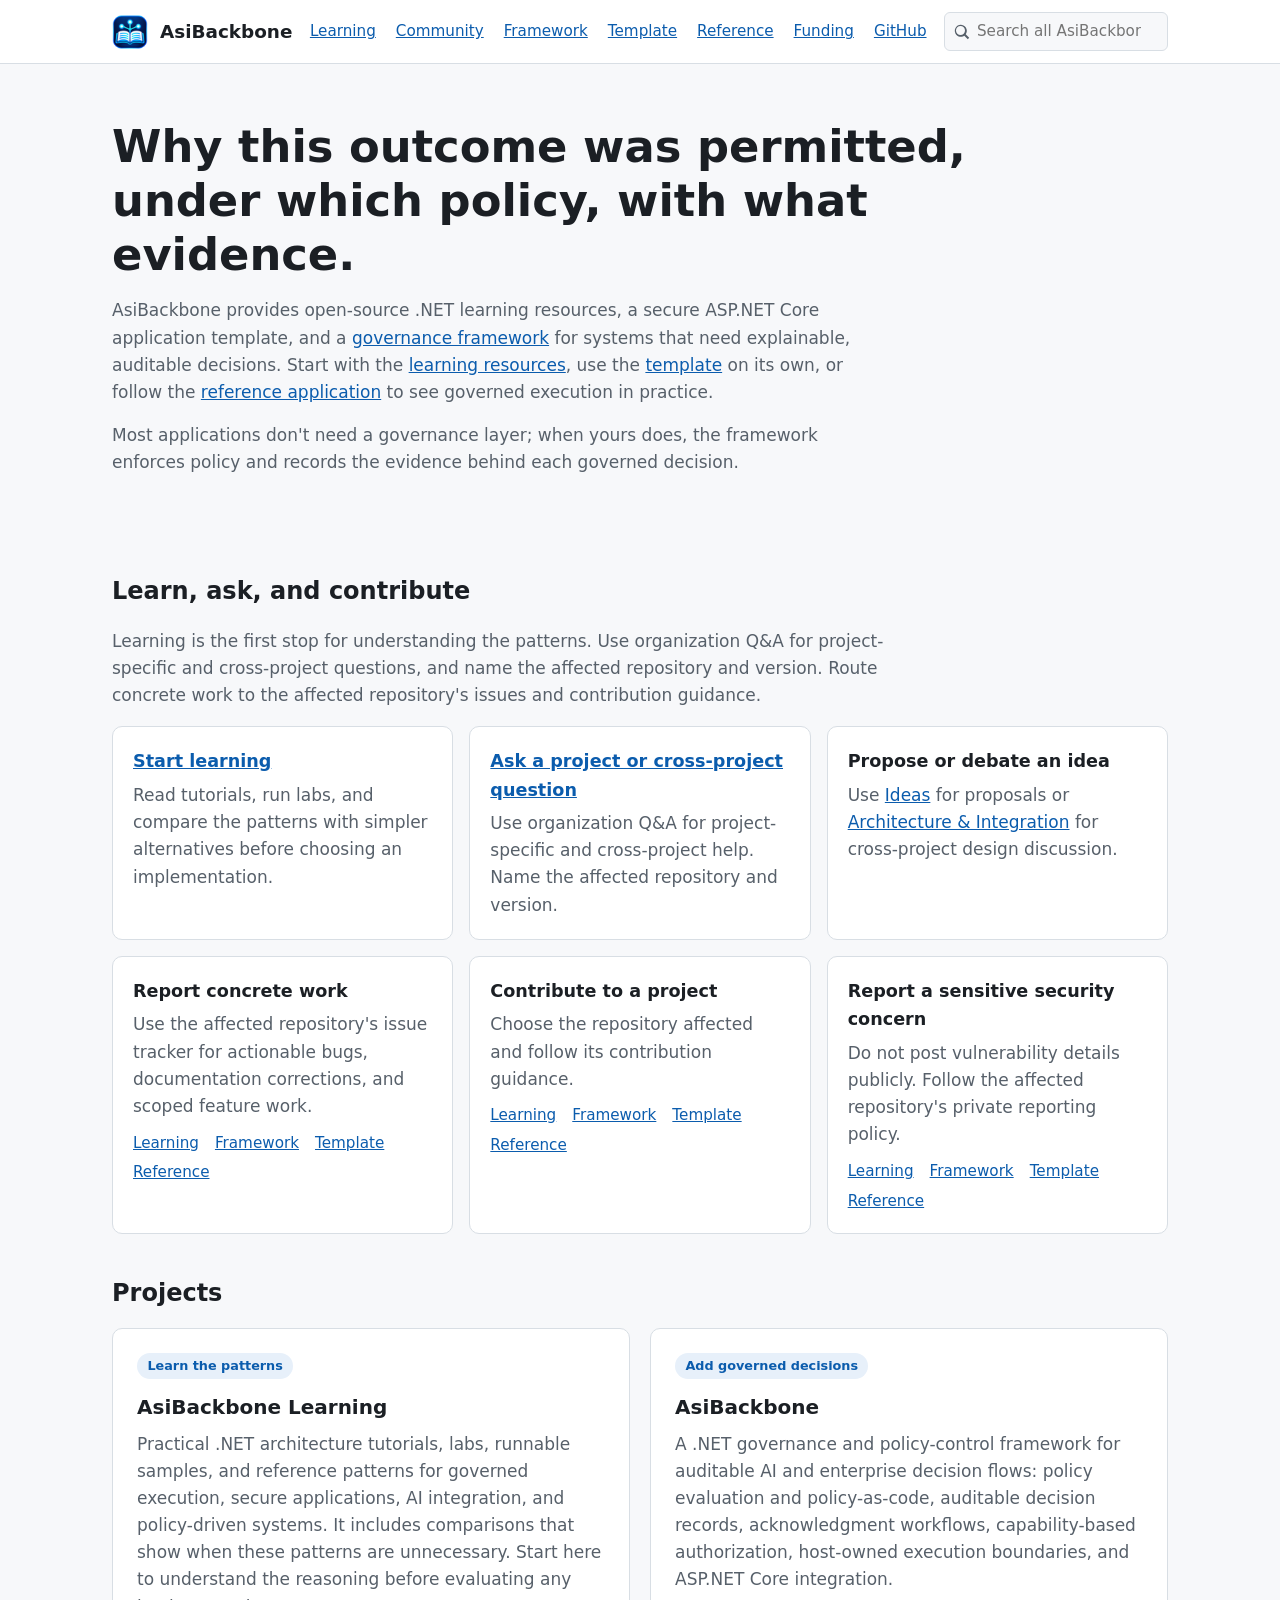
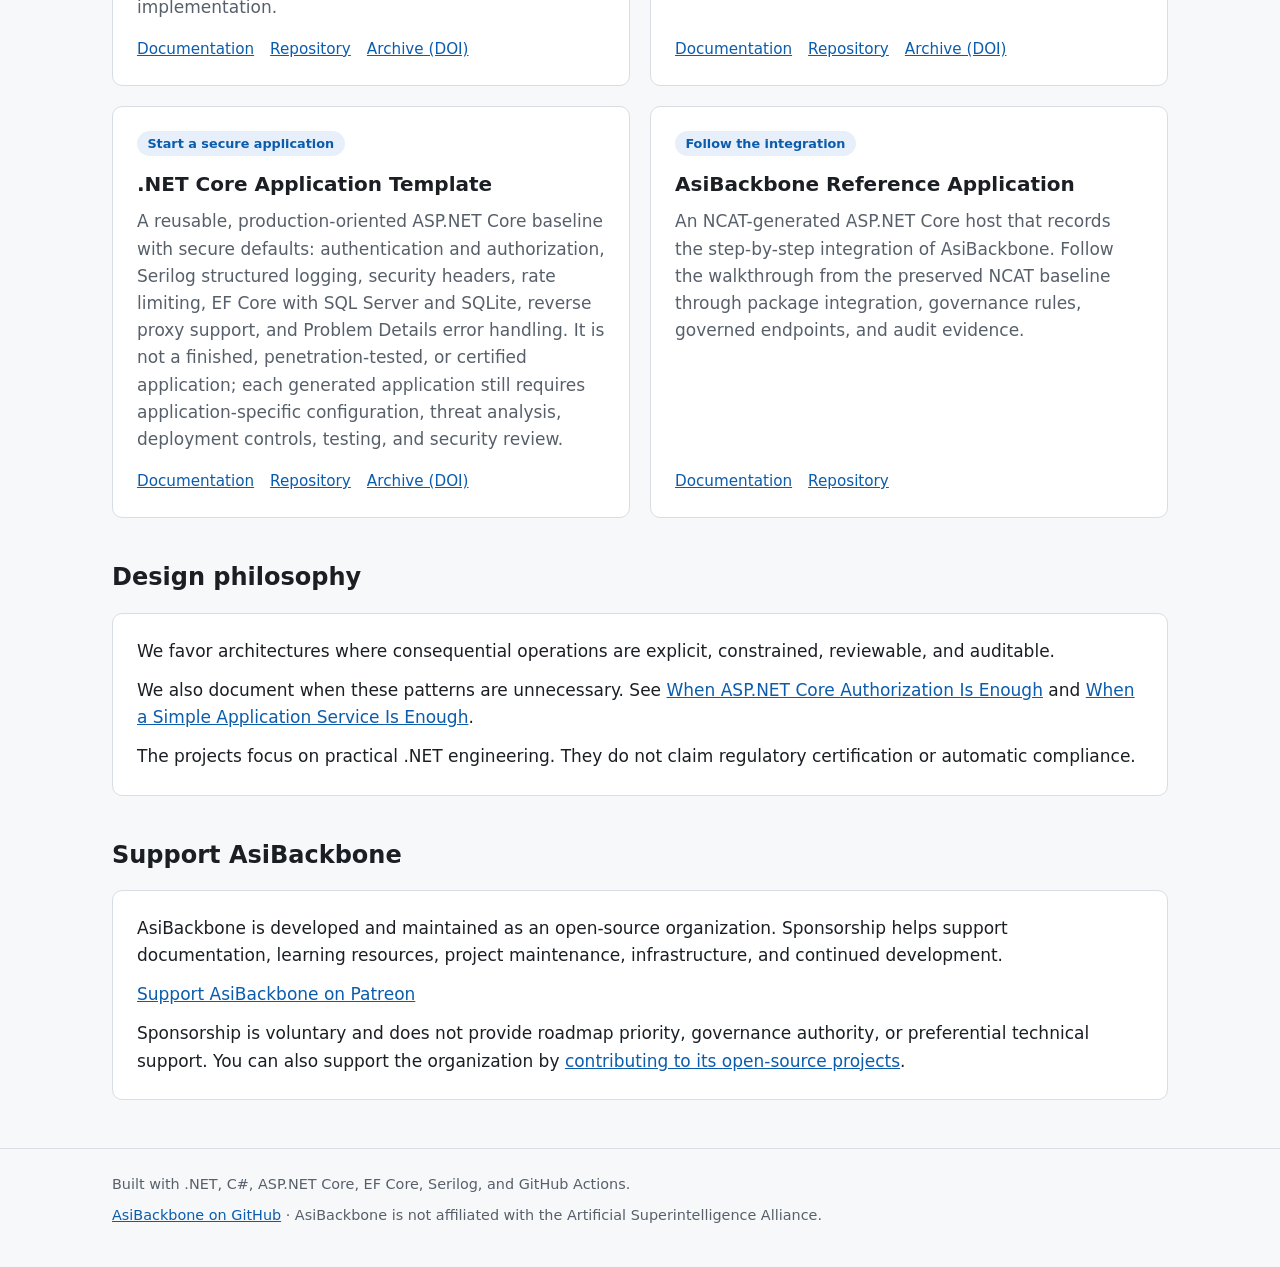
==== index.html @ 4de263ef "docs: align Reference Application routes" ====
<!DOCTYPE html>
<html lang="en">
<head>
  <meta charset="utf-8">
  <meta name="viewport" content="width=device-width, initial-scale=1">
  <title>AsiBackbone | Open-source .NET governance and architecture patterns</title>
  <meta name="description" content="Open-source .NET governance, secure ASP.NET Core architecture, practical learning material, and a step-by-step NCAT-to-AsiBackbone reference application.">
  <meta name="google-site-verification" content="R9IrfghOCGIgoGKd3mtDyPs_iTMXCVltPrGBNPVnFtA">
  <link rel="canonical" href="https://asibackbone.github.io/">
  <link rel="icon" href="images/favicon.ico">
  <link rel="alternate" type="application/rss+xml" title="AsiBackbone Learning" href="https://asibackbone.github.io/Learning/feed.xml">

  <meta property="og:type" content="website">
  <meta property="og:site_name" content="AsiBackbone">
  <meta property="og:title" content="AsiBackbone — open-source .NET governance and architecture patterns">
  <meta property="og:description" content="Policy-governed decision pipelines, a secure-by-default ASP.NET Core template, practical architecture learning, and a concrete Reference Application showing NCAT-to-AsiBackbone integration.">
  <meta property="og:url" content="https://asibackbone.github.io/">
  <meta property="og:image" content="https://asibackbone.github.io/images/asibackbone-social.png">
  <meta property="og:image:alt" content="AsiBackbone — practical .NET architecture, security, and governed execution">
  <meta name="twitter:card" content="summary_large_image">

  <script type="application/ld+json">
  {
    "@context": "https://schema.org",
    "@graph": [
      {
        "@type": "Organization",
        "@id": "https://asibackbone.github.io/#organization",
        "name": "AsiBackbone",
        "url": "https://asibackbone.github.io/",
        "logo": "https://asibackbone.github.io/images/asibackbone-icon-50.png",
        "description": "Open-source .NET governance and architecture patterns.",
        "sameAs": ["https://github.com/AsiBackbone"]
      },
      {
        "@type": "WebSite",
        "@id": "https://asibackbone.github.io/#website",
        "name": "AsiBackbone",
        "url": "https://asibackbone.github.io/",
        "publisher": { "@id": "https://asibackbone.github.io/#organization" }
      }
    ]
  }
  </script>

  <style>
    :root {
      --bg: #f7f8fa;
      --surface: #ffffff;
      --text: #1b1f24;
      --muted: #57606a;
      --border: #d8dee4;
      --accent: #0b5cad;
      --accent-soft: #e7f0fa;
      --focus: #0b5cad;
    }

    @media (prefers-color-scheme: dark) {
      :root {
        --bg: #0f1419;
        --surface: #161c23;
        --text: #e6edf3;
        --muted: #9aa6b2;
        --border: #2d3640;
        --accent: #6cb6ff;
        --accent-soft: #15283b;
        --focus: #6cb6ff;
      }
    }

    * { box-sizing: border-box; }

    body {
      margin: 0;
      background: var(--bg);
      color: var(--text);
      font-family: system-ui, -apple-system, "Segoe UI", Roboto, "Helvetica Neue", Arial, sans-serif;
      font-size: 1.0625rem;
      line-height: 1.6;
    }

    a { color: var(--accent); }
    a:focus-visible { outline: 3px solid var(--focus); outline-offset: 2px; border-radius: 3px; }

    .wrap { max-width: 68rem; margin: 0 auto; padding: 0 1rem; }

    .skip-link { position: absolute; left: -999px; }
    .skip-link:focus { left: 1rem; top: 1rem; background: var(--surface); padding: .5rem .75rem; z-index: 10; }

    header.site { border-bottom: 1px solid var(--border); background: var(--surface); }
    header.site .wrap { display: flex; flex-wrap: wrap; align-items: center; gap: .75rem; padding-top: .75rem; padding-bottom: .75rem; }
    header.site img { width: 36px; height: 36px; }
    header.site .brand { font-weight: 700; font-size: 1.15rem; color: var(--text); text-decoration: none; }
    header.site nav { margin-left: auto; display: flex; flex-wrap: wrap; gap: .35rem 1.25rem; font-size: .95rem; }
    header.site .site-search { position: relative; display: flex; align-items: center; margin-left: auto; }
    header.site .site-search svg { position: absolute; left: .65rem; color: var(--muted); pointer-events: none; }
    header.site .site-search input {
      width: 14rem; padding: .4rem .75rem .4rem 2rem;
      font: inherit; font-size: .95rem; color: var(--text);
      background: var(--bg); border: 1px solid var(--border); border-radius: 6px;
    }
    header.site .site-search input:focus-visible { outline: 3px solid var(--focus); outline-offset: 1px; }

    .hero { padding: 3.5rem 0 2.5rem; }
    .hero h1 { font-size: clamp(1.9rem, 4.5vw, 2.8rem); line-height: 1.2; margin: 0 0 1rem; max-width: 20em; }
    .hero p { color: var(--muted); max-width: 44em; margin: 0 0 1rem; }

    h2 { font-size: 1.5rem; margin: 2.5rem 0 1rem; }

    .community-intro { color: var(--muted); max-width: 48em; }
    .routes { display: grid; gap: 1rem; grid-template-columns: repeat(auto-fit, minmax(min(100%, 19rem), 1fr)); }
    .route { background: var(--surface); border: 1px solid var(--border); border-radius: 10px; padding: 1.25rem; }
    .route h3 { font-size: 1.1rem; margin: 0 0 .4rem; }
    .route p { color: var(--muted); margin: 0 0 .65rem; }
    .route p:last-child { margin-bottom: 0; }
    .route .links { display: flex; flex-wrap: wrap; gap: .35rem 1rem; font-size: .95rem; }

    .projects { display: grid; gap: 1.25rem; grid-template-columns: repeat(2, minmax(18rem, 1fr)); }

    @media (max-width: 42rem) { .projects { grid-template-columns: 1fr; } }

    .project {
      background: var(--surface);
      border: 1px solid var(--border);
      border-radius: 10px;
      padding: 1.5rem;
      display: flex;
      flex-direction: column;
    }

    .project .role {
      align-self: flex-start;
      background: var(--accent-soft);
      color: var(--accent);
      border-radius: 999px;
      font-size: .8rem;
      font-weight: 600;
      padding: .15rem .65rem;
      margin-bottom: .75rem;
    }

    .project h3 { margin: 0 0 .5rem; font-size: 1.25rem; }
    .project h3 a { color: var(--text); text-decoration: none; }
    .project h3 a:hover { color: var(--accent); }
    .project p { margin: 0 0 1rem; color: var(--muted); }
    .project .links { margin-top: auto; display: flex; flex-wrap: wrap; gap: .5rem 1rem; font-size: .95rem; }

    .principles { background: var(--surface); border: 1px solid var(--border); border-radius: 10px; padding: 1.5rem; }
    .principles p { margin: 0 0 .75rem; }
    .principles p:last-child { margin-bottom: 0; }

    footer { margin-top: 3rem; border-top: 1px solid var(--border); color: var(--muted); font-size: .9rem; }
    footer .wrap { padding-top: 1.5rem; padding-bottom: 2rem; }
    footer p { margin: 0 0 .5rem; }

    @media (max-width: 36rem) {
      header.site .wrap { flex-wrap: wrap; }
      header.site nav { margin-left: 0; width: 100%; flex-wrap: wrap; gap: .35rem 1rem; }
      header.site .site-search, header.site .site-search input { width: 100%; }
      .hero { padding-top: 2.25rem; }
    }
  </style>
</head>
<body>
  <a class="skip-link" href="#main">Skip to content</a>

  <header class="site">
    <div class="wrap">
      <img src="images/asibackbone-icon-50.png" alt="" width="36" height="36">
      <a class="brand" href="https://asibackbone.github.io/">AsiBackbone</a>
      <nav aria-label="Sites">
        <a href="https://asibackbone.github.io/Learning/">Learning</a>
        <a href="#community">Community</a>
        <a href="https://asibackbone.github.io/AsiBackbone/">Framework</a>
        <a href="https://asibackbone.github.io/NetCoreApplicationTemplate/">Template</a>
        <a href="https://asibackbone.github.io/ReferenceApplication/">Reference</a>
        <a href="#funding">Funding</a>
        <a href="https://github.com/AsiBackbone">GitHub</a>
      </nav>
      <form class="site-search" role="search" action="https://asibackbone.github.io/search/" method="get">
        <svg aria-hidden="true" viewBox="0 0 16 16" width="16" height="16"><path fill="currentColor" d="M11.7 10.3a6 6 0 1 0-1.4 1.4l3.5 3.5 1.4-1.4-3.5-3.5ZM6.5 11a4.5 4.5 0 1 1 0-9 4.5 4.5 0 0 1 0 9Z"/></svg>
        <input name="q" type="search" placeholder="Search all AsiBackbone" autocomplete="off" aria-label="Search all AsiBackbone documentation">
      </form>
    </div>
  </header>

  <main id="main" class="wrap">
    <section class="hero" aria-labelledby="hero-title">
      <h1 id="hero-title">Why this outcome was permitted, under which policy, with what evidence.</h1>
      <p>AsiBackbone provides open-source .NET learning resources, a secure ASP.NET Core application template, and a <a href="https://asibackbone.github.io/AsiBackbone/">governance framework</a> for systems that need explainable, auditable decisions. Start with the <a href="https://asibackbone.github.io/Learning/">learning resources</a>, use the <a href="https://asibackbone.github.io/NetCoreApplicationTemplate/">template</a> on its own, or follow the <a href="https://asibackbone.github.io/ReferenceApplication/">reference application</a> to see governed execution in practice.</p>
      <p>Most applications don't need a governance layer; when yours does, the framework enforces policy and records the evidence behind each governed decision.</p>
    </section>

    <section id="community" aria-labelledby="community-title">
      <h2 id="community-title">Learn, ask, and contribute</h2>
      <p class="community-intro">Learning is the first stop for understanding the patterns. Use organization Q&amp;A for project-specific and cross-project questions, and name the affected repository and version. Route concrete work to the affected repository's issues and contribution guidance.</p>
      <div class="routes">
        <article class="route">
          <h3><a href="https://asibackbone.github.io/Learning/">Start learning</a></h3>
          <p>Read tutorials, run labs, and compare the patterns with simpler alternatives before choosing an implementation.</p>
        </article>
        <article class="route">
          <h3><a href="https://github.com/orgs/AsiBackbone/discussions/categories/q-a">Ask a project or cross-project question</a></h3>
          <p>Use organization Q&amp;A for project-specific and cross-project help. Name the affected repository and version.</p>
        </article>
        <article class="route">
          <h3>Propose or debate an idea</h3>
          <p>Use <a href="https://github.com/orgs/AsiBackbone/discussions/categories/ideas">Ideas</a> for proposals or <a href="https://github.com/orgs/AsiBackbone/discussions/categories/architecture-integration">Architecture &amp; Integration</a> for cross-project design discussion.</p>
        </article>
        <article class="route">
          <h3>Report concrete work</h3>
          <p>Use the affected repository's issue tracker for actionable bugs, documentation corrections, and scoped feature work.</p>
          <p class="links"><a href="https://github.com/AsiBackbone/Learning/issues">Learning</a><a href="https://github.com/AsiBackbone/AsiBackbone/issues">Framework</a><a href="https://github.com/AsiBackbone/NetCoreApplicationTemplate/issues">Template</a><a href="https://github.com/AsiBackbone/ReferenceApplication/issues">Reference</a></p>
        </article>
        <article class="route">
          <h3>Contribute to a project</h3>
          <p>Choose the repository affected and follow its contribution guidance.</p>
          <p class="links"><a href="https://github.com/AsiBackbone/Learning/blob/main/CONTRIBUTING.md">Learning</a><a href="https://github.com/AsiBackbone/AsiBackbone/blob/main/CONTRIBUTING.md">Framework</a><a href="https://github.com/AsiBackbone/NetCoreApplicationTemplate/blob/main/CONTRIBUTING.md">Template</a><a href="https://github.com/AsiBackbone/ReferenceApplication/blob/main/CONTRIBUTING.md">Reference</a></p>
        </article>
        <article class="route">
          <h3>Report a sensitive security concern</h3>
          <p>Do not post vulnerability details publicly. Follow the affected repository's private reporting policy.</p>
          <p class="links"><a href="https://github.com/AsiBackbone/Learning/security/policy">Learning</a><a href="https://github.com/AsiBackbone/AsiBackbone/security/policy">Framework</a><a href="https://github.com/AsiBackbone/NetCoreApplicationTemplate/security/policy">Template</a><a href="https://github.com/AsiBackbone/ReferenceApplication/security/policy">Reference</a></p>
        </article>
      </div>
    </section>

    <section aria-labelledby="projects-title">
      <h2 id="projects-title">Projects</h2>
      <div class="projects">
        <article class="project">
          <span class="role">Learn the patterns</span>
          <h3><a href="https://asibackbone.github.io/Learning/">AsiBackbone Learning</a></h3>
          <p>Practical .NET architecture tutorials, labs, runnable samples, and reference patterns for governed execution, secure applications, AI integration, and policy-driven systems. It includes comparisons that show when these patterns are unnecessary. Start here to understand the reasoning before evaluating any implementation.</p>
          <div class="links">
            <a href="https://asibackbone.github.io/Learning/">Documentation</a>
            <a href="https://github.com/AsiBackbone/Learning">Repository</a>
            <a href="https://doi.org/10.5281/zenodo.21938556">Archive (DOI)</a>
          </div>
        </article>

        <article class="project">
          <span class="role">Add governed decisions</span>
          <h3><a href="https://asibackbone.github.io/AsiBackbone/">AsiBackbone</a></h3>
          <p>A .NET governance and policy-control framework for auditable AI and enterprise decision flows: policy evaluation and policy-as-code, auditable decision records, acknowledgment workflows, capability-based authorization, host-owned execution boundaries, and ASP.NET Core integration.</p>
          <div class="links">
            <a href="https://asibackbone.github.io/AsiBackbone/">Documentation</a>
            <a href="https://github.com/AsiBackbone/AsiBackbone">Repository</a>
            <a href="https://doi.org/10.5281/zenodo.20546032">Archive (DOI)</a>
          </div>
        </article>

        <article class="project">
          <span class="role">Start a secure application</span>
          <h3><a href="https://asibackbone.github.io/NetCoreApplicationTemplate/">.NET Core Application Template</a></h3>
          <p>A reusable, production-oriented ASP.NET Core baseline with secure defaults: authentication and authorization, Serilog structured logging, security headers, rate limiting, EF Core with SQL Server and SQLite, reverse proxy support, and Problem Details error handling. It is not a finished, penetration-tested, or certified application; each generated application still requires application-specific configuration, threat analysis, deployment controls, testing, and security review.</p>
          <div class="links">
            <a href="https://asibackbone.github.io/NetCoreApplicationTemplate/">Documentation</a>
            <a href="https://github.com/AsiBackbone/NetCoreApplicationTemplate">Repository</a>
            <a href="https://doi.org/10.5281/zenodo.20373042">Archive (DOI)</a>
          </div>
        </article>

        <article class="project">
          <span class="role">Follow the integration</span>
          <h3>
            <a href="https://asibackbone.github.io/ReferenceApplication/">
              AsiBackbone Reference Application
            </a>
          </h3>
          <p>
            An NCAT-generated ASP.NET Core host that records the step-by-step
            integration of AsiBackbone. Follow the walkthrough from the preserved
            NCAT baseline through package integration, governance rules, governed
            endpoints, and audit evidence.
          </p>
          <div class="links">
            <a href="https://asibackbone.github.io/ReferenceApplication/">Documentation</a>
            <a href="https://github.com/AsiBackbone/ReferenceApplication">Repository</a>
          </div>
        </article>
      </div>
    </section>

    <section aria-labelledby="philosophy-title">
      <h2 id="philosophy-title">Design philosophy</h2>
      <div class="principles">
        <p>We favor architectures where consequential operations are explicit, constrained, reviewable, and auditable.</p>
        <p>We also document when these patterns are unnecessary. See <a href="https://asibackbone.github.io/Learning/architecture/when-aspnet-core-authorization-is-enough.html">When ASP.NET Core Authorization Is Enough</a> and <a href="https://asibackbone.github.io/Learning/architecture/when-a-simple-application-service-is-enough.html">When a Simple Application Service Is Enough</a>.</p>
        <p>The projects focus on practical .NET engineering. They do not claim regulatory certification or automatic compliance.</p>
      </div>
    </section>

    <section id="funding" aria-labelledby="funding-title">
      <h2 id="funding-title">Support AsiBackbone</h2>
      <div class="principles">
        <p>AsiBackbone is developed and maintained as an open-source organization. Sponsorship helps support documentation, learning resources, project maintenance, infrastructure, and continued development.</p>
        <p><a href="https://www.patreon.com/AsiBackbone">Support AsiBackbone on Patreon</a></p>
        <p>Sponsorship is voluntary and does not provide roadmap priority, governance authority, or preferential technical support. You can also support the organization by <a href="#community">contributing to its open-source projects</a>.</p>
      </div>
    </section>
  </main>

  <footer>
    <div class="wrap">
      <p>Built with .NET, C#, ASP.NET Core, EF Core, Serilog, and GitHub Actions.</p>
      <p><a href="https://github.com/AsiBackbone">AsiBackbone on GitHub</a> · AsiBackbone is not affiliated with the Artificial Superintelligence Alliance.</p>
    </div>
  </footer>
</body>
</html>
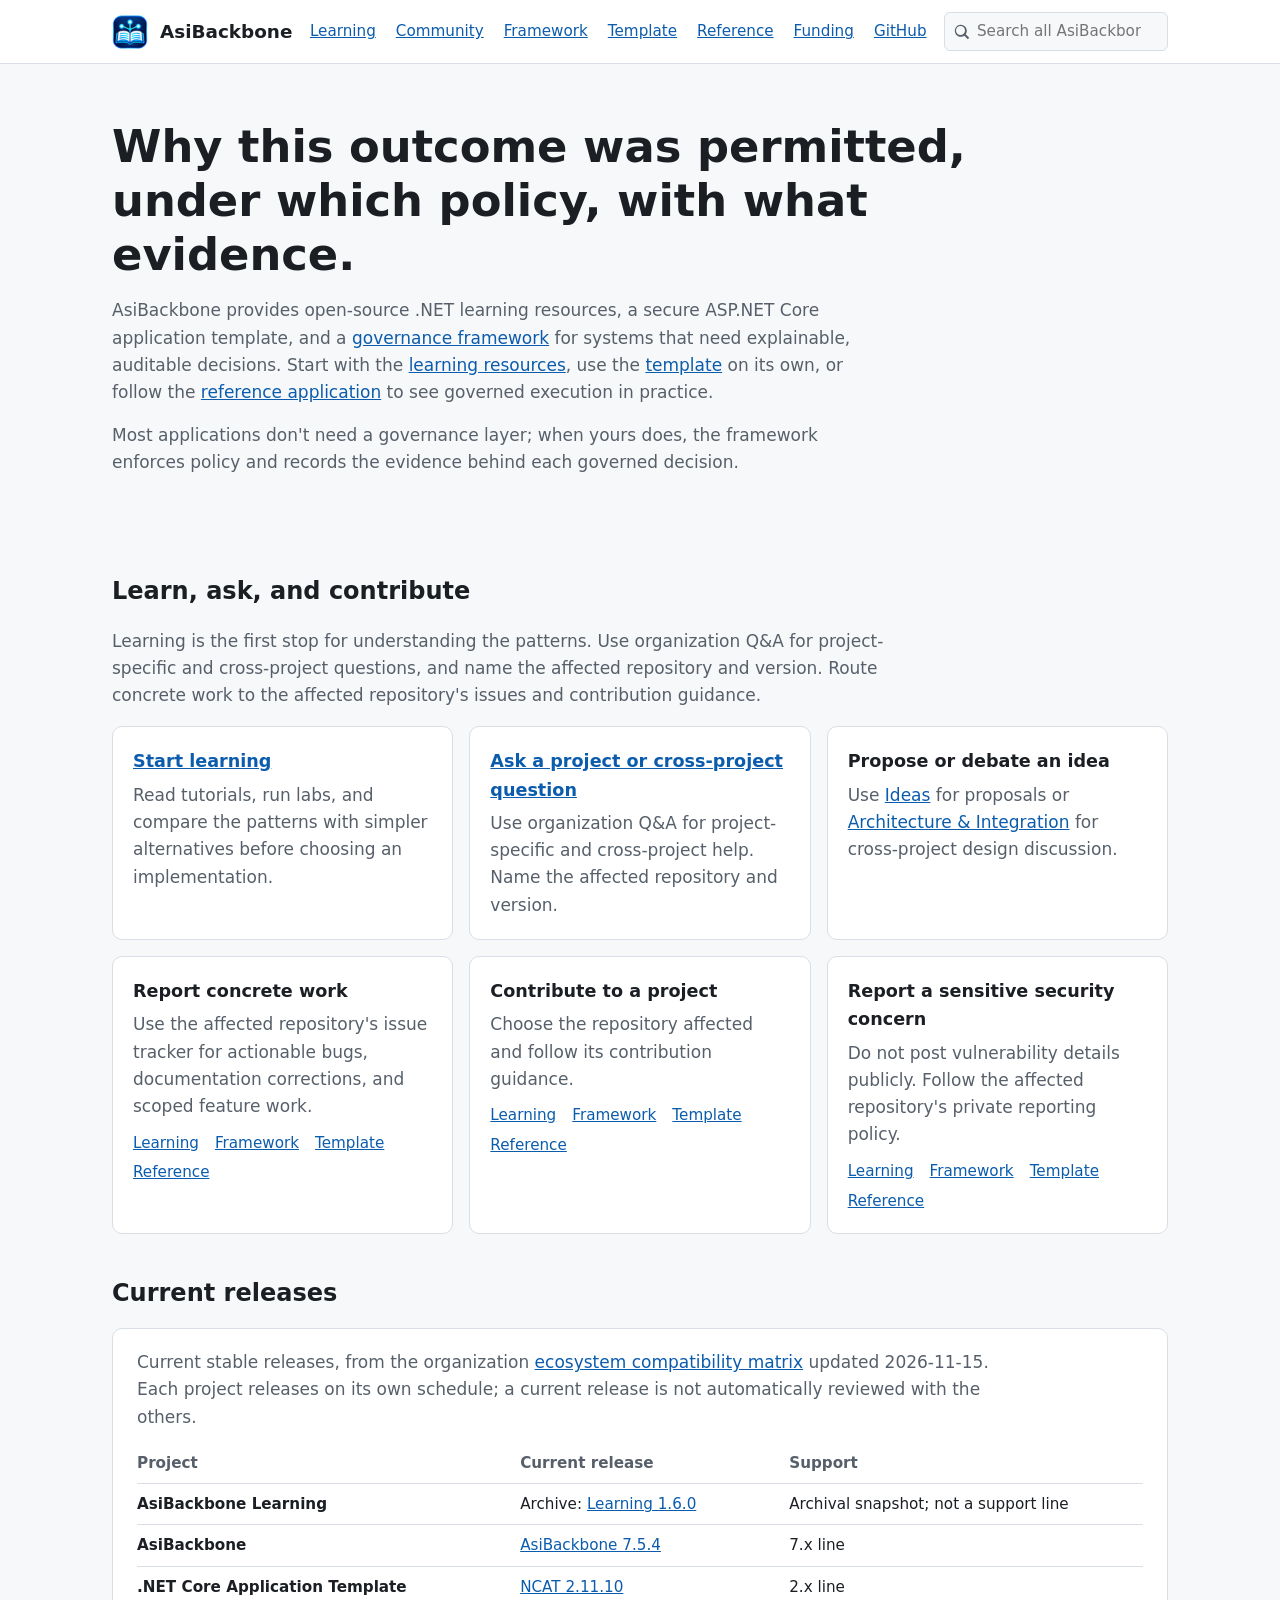
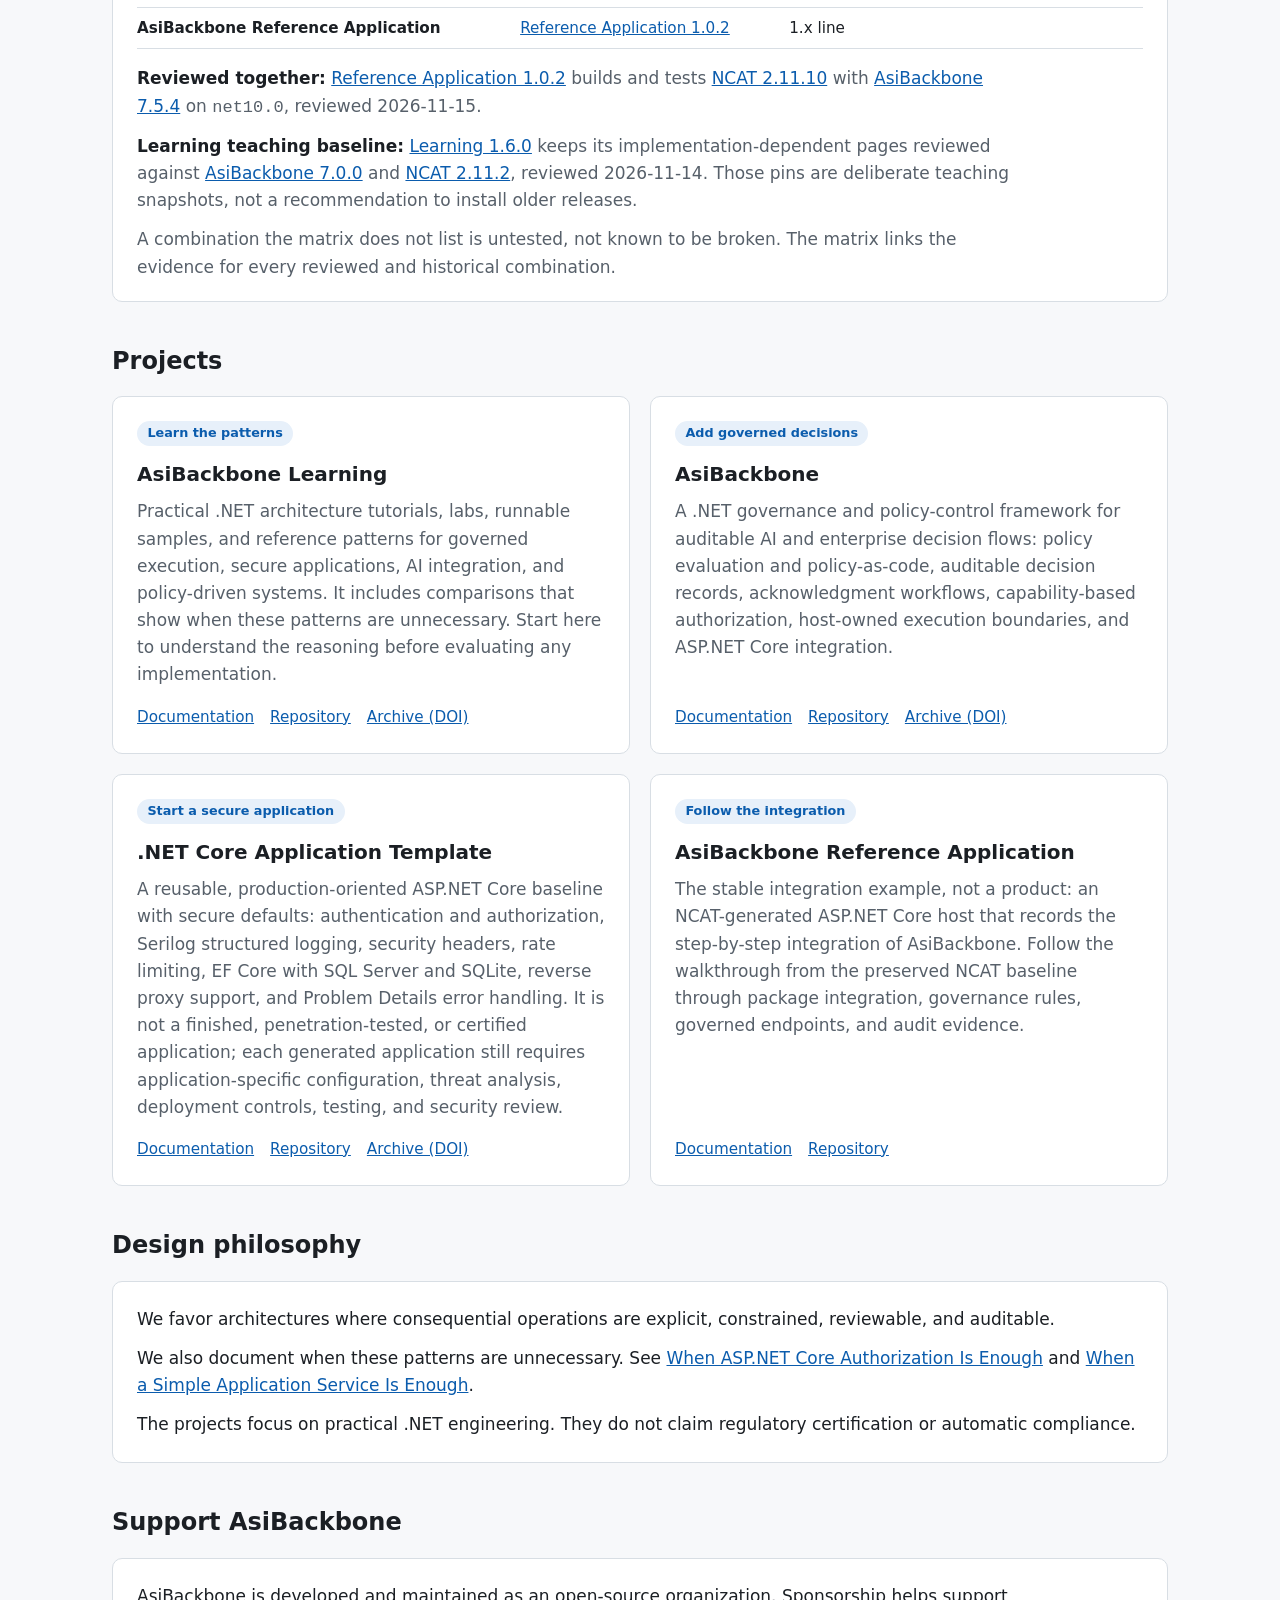
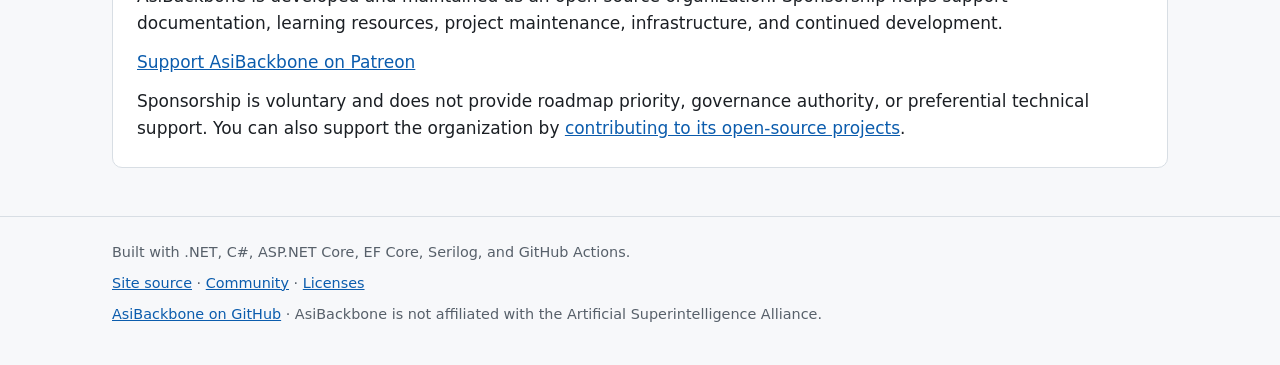
==== commit d7b66a96: "docs: add generated current-release summary and review site documentation (#45) Add a "Current relea" ====
--- a/index.html
+++ b/index.html
@@ -145,6 +145,16 @@
     .project p { margin: 0 0 1rem; color: var(--muted); }
     .project .links { margin-top: auto; display: flex; flex-wrap: wrap; gap: .5rem 1rem; font-size: .95rem; }
 
+    .releases { background: var(--surface); border: 1px solid var(--border); border-radius: 10px; padding: 1.25rem 1.5rem; }
+    .releases p { color: var(--muted); margin: 0 0 .75rem; max-width: 52em; }
+    .releases p:last-child { margin-bottom: 0; }
+    .releases strong { color: var(--text); }
+    .table-scroll { overflow-x: auto; margin: 0 0 1rem; }
+    .releases table { width: 100%; border-collapse: collapse; font-size: .95rem; }
+    .releases th, .releases td { text-align: left; vertical-align: top; padding: .5rem .75rem .5rem 0; border-bottom: 1px solid var(--border); }
+    .releases thead th { color: var(--muted); font-weight: 600; }
+    .releases tbody th { font-weight: 600; }
+
     .principles { background: var(--surface); border: 1px solid var(--border); border-radius: 10px; padding: 1.5rem; }
     .principles p { margin: 0 0 .75rem; }
     .principles p:last-child { margin-bottom: 0; }
@@ -167,7 +177,7 @@
   <header class="site">
     <div class="wrap">
       <img src="images/asibackbone-icon-50.png" alt="" width="36" height="36">
-      <a class="brand" href="https://asibackbone.github.io/">AsiBackbone</a>
+      <a class="brand" href="https://asibackbone.github.io/" aria-current="page">AsiBackbone</a>
       <nav aria-label="Sites">
         <a href="https://asibackbone.github.io/Learning/">Learning</a>
         <a href="#community">Community</a>
@@ -225,6 +235,31 @@
       </div>
     </section>
 
+    <section id="releases" aria-labelledby="releases-title">
+      <h2 id="releases-title">Current releases</h2>
+      <div class="releases">
+        <!-- BEGIN release-summary: generated from AsiBackbone/.github compatibility/ecosystem-compatibility.json by scripts/Test-ReleaseSummary.ps1 -Update. Do not edit by hand. -->
+        <p>Current stable releases, from the organization <a href="https://github.com/AsiBackbone/.github/blob/main/compatibility/README.md">ecosystem compatibility matrix</a> updated <time datetime="2026-11-15">2026-11-15</time>. Each project releases on its own schedule; a current release is not automatically reviewed with the others.</p>
+        <div class="table-scroll">
+          <table>
+            <thead>
+              <tr><th scope="col">Project</th><th scope="col">Current release</th><th scope="col">Support</th></tr>
+            </thead>
+            <tbody>
+              <tr><th scope="row">AsiBackbone Learning</th><td>Archive: <a href="https://github.com/AsiBackbone/Learning/releases/tag/v1.6.0">Learning 1.6.0</a></td><td>Archival snapshot; not a support line</td></tr>
+              <tr><th scope="row">AsiBackbone</th><td><a href="https://github.com/AsiBackbone/AsiBackbone/releases/tag/v7.5.4">AsiBackbone 7.5.4</a></td><td>7.x line</td></tr>
+              <tr><th scope="row">.NET Core Application Template</th><td><a href="https://github.com/AsiBackbone/NetCoreApplicationTemplate/releases/tag/v2.11.10">NCAT 2.11.10</a></td><td>2.x line</td></tr>
+              <tr><th scope="row">AsiBackbone Reference Application</th><td><a href="https://github.com/AsiBackbone/ReferenceApplication/releases/tag/v1.0.2">Reference Application 1.0.2</a></td><td>1.x line</td></tr>
+            </tbody>
+          </table>
+        </div>
+        <p><strong>Reviewed together:</strong> <a href="https://github.com/AsiBackbone/ReferenceApplication/releases/tag/v1.0.2">Reference Application 1.0.2</a> builds and tests <a href="https://github.com/AsiBackbone/NetCoreApplicationTemplate/releases/tag/v2.11.10">NCAT 2.11.10</a> with <a href="https://github.com/AsiBackbone/AsiBackbone/releases/tag/v7.5.4">AsiBackbone 7.5.4</a> on <code>net10.0</code>, reviewed <time datetime="2026-11-15">2026-11-15</time>.</p>
+        <p><strong>Learning teaching baseline:</strong> <a href="https://github.com/AsiBackbone/Learning/releases/tag/v1.6.0">Learning 1.6.0</a> keeps its implementation-dependent pages reviewed against <a href="https://github.com/AsiBackbone/AsiBackbone/releases/tag/v7.0.0">AsiBackbone 7.0.0</a> and <a href="https://github.com/AsiBackbone/NetCoreApplicationTemplate/releases/tag/v2.11.2">NCAT 2.11.2</a>, reviewed <time datetime="2026-11-14">2026-11-14</time>. Those pins are deliberate teaching snapshots, not a recommendation to install older releases.</p>
+        <p>A combination the matrix does not list is untested, not known to be broken. The matrix links the evidence for every reviewed and historical combination.</p>
+        <!-- END release-summary -->
+      </div>
+    </section>
+
     <section aria-labelledby="projects-title">
       <h2 id="projects-title">Projects</h2>
       <div class="projects">
@@ -269,8 +304,9 @@
             </a>
           </h3>
           <p>
-            An NCAT-generated ASP.NET Core host that records the step-by-step
-            integration of AsiBackbone. Follow the walkthrough from the preserved
+            The stable integration example, not a product: an NCAT-generated
+            ASP.NET Core host that records the step-by-step integration of
+            AsiBackbone. Follow the walkthrough from the preserved
             NCAT baseline through package integration, governance rules, governed
             endpoints, and audit evidence.
           </p>
@@ -304,6 +340,7 @@
   <footer>
     <div class="wrap">
       <p>Built with .NET, C#, ASP.NET Core, EF Core, Serilog, and GitHub Actions.</p>
+      <p><a href="https://github.com/AsiBackbone/asibackbone.github.io">Site source</a> · <a href="#community">Community</a> · <a href="https://github.com/AsiBackbone/asibackbone.github.io/blob/main/LICENSES.md">Licenses</a></p>
       <p><a href="https://github.com/AsiBackbone">AsiBackbone on GitHub</a> · AsiBackbone is not affiliated with the Artificial Superintelligence Alliance.</p>
     </div>
   </footer>
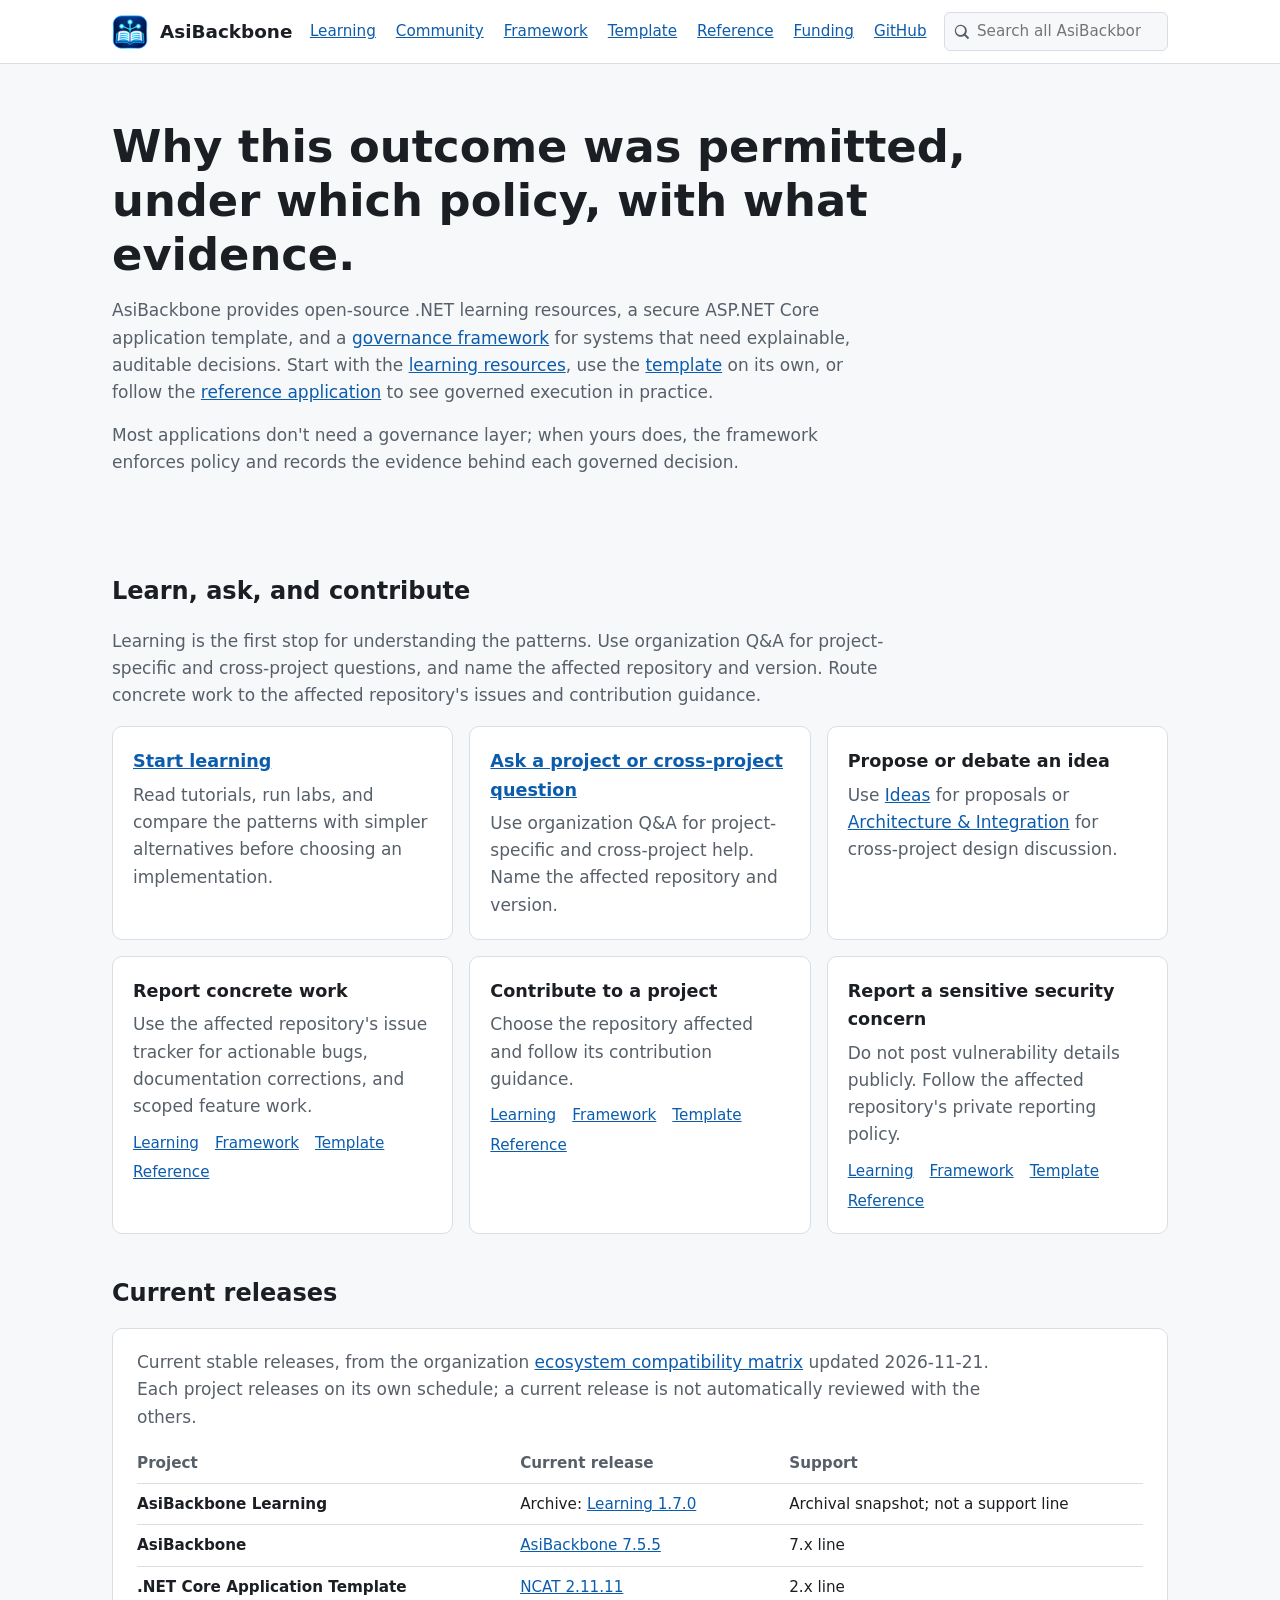
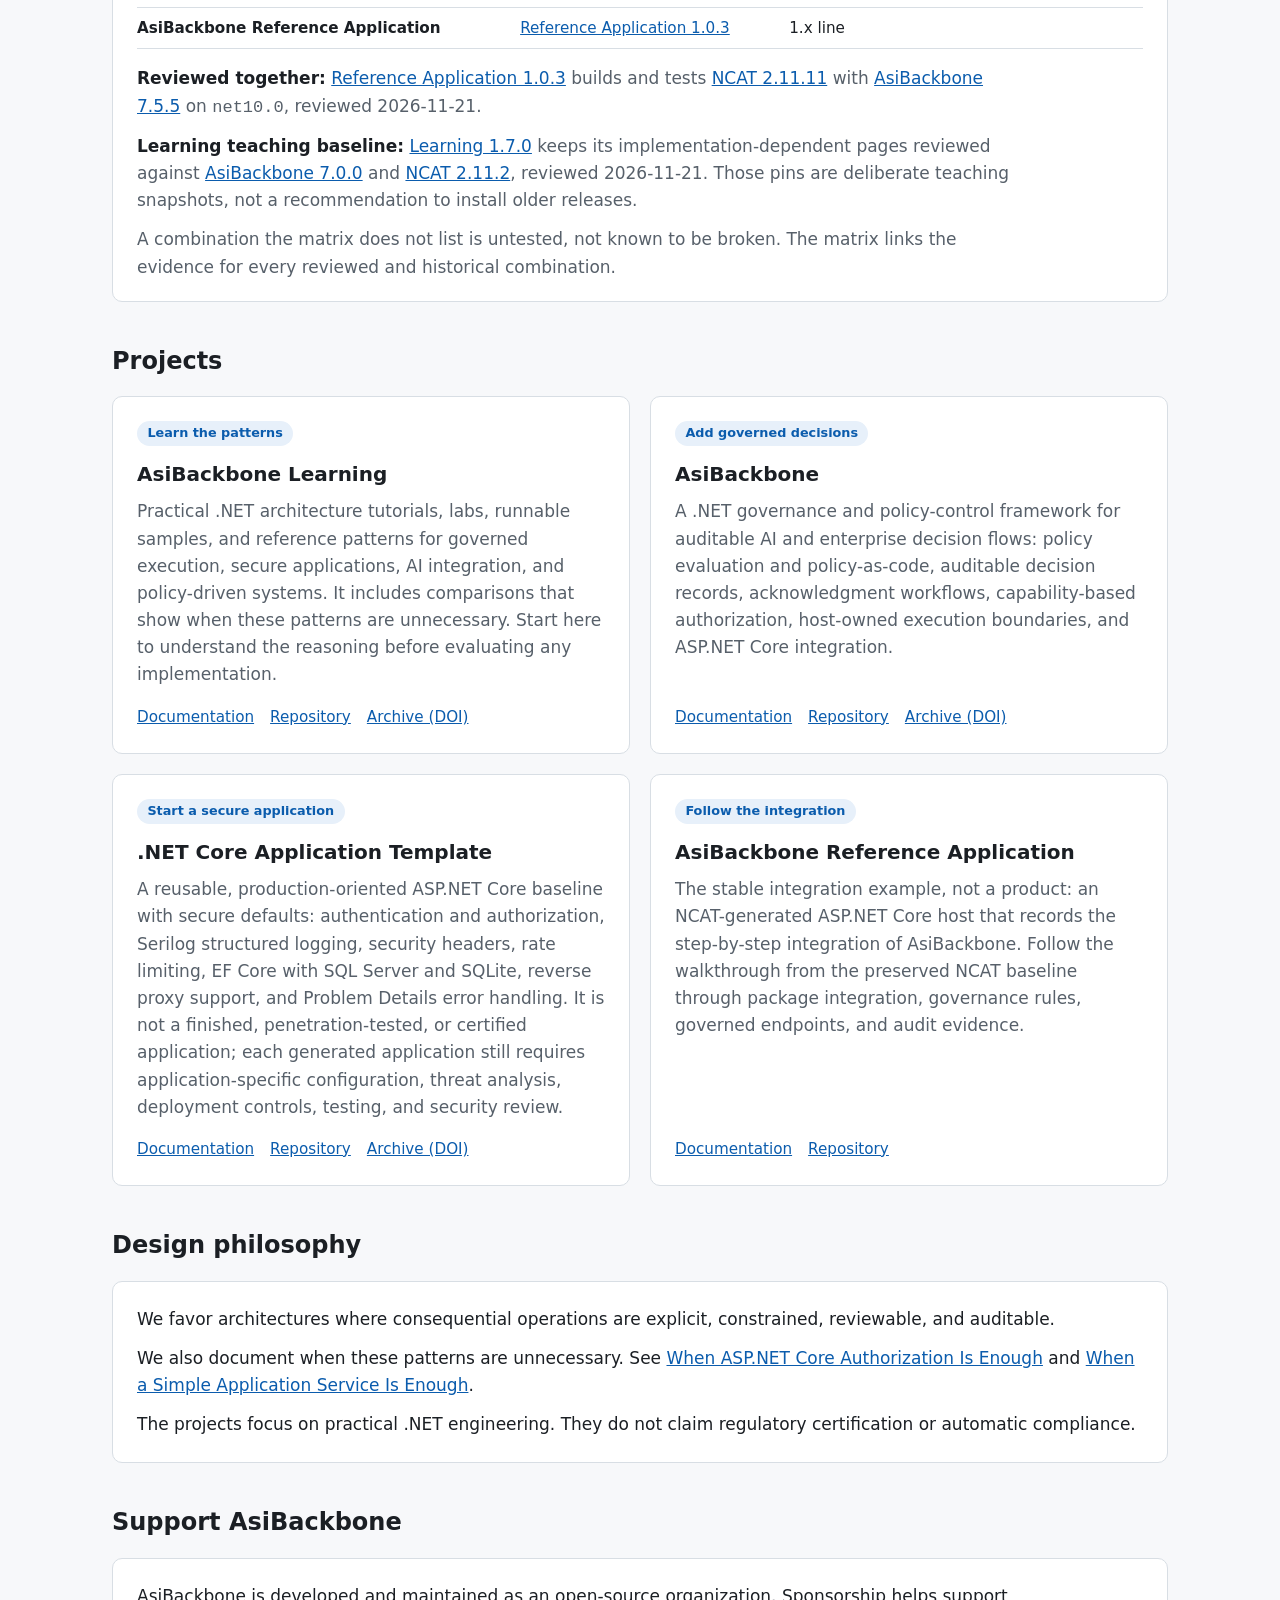
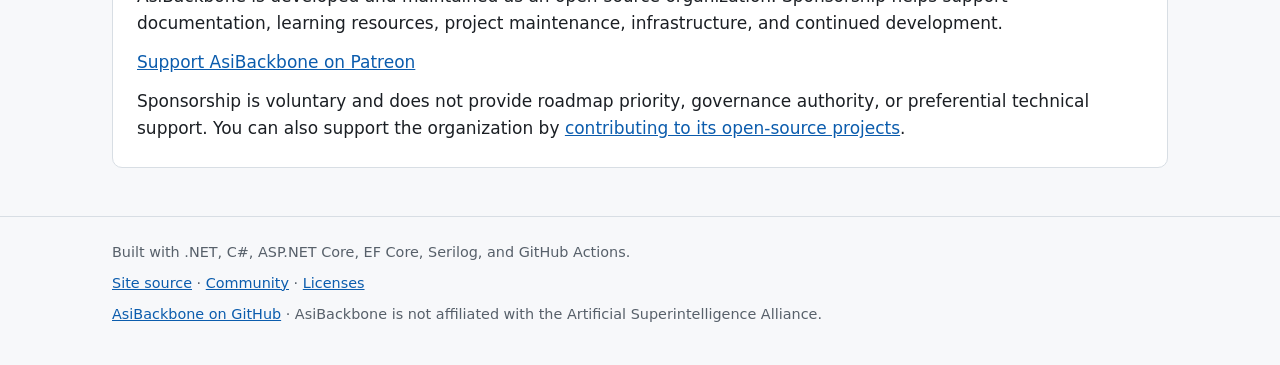
==== commit 18b699ae: "docs: align organization release summary" ====
--- a/index.html
+++ b/index.html
@@ -239,22 +239,22 @@
       <h2 id="releases-title">Current releases</h2>
       <div class="releases">
         <!-- BEGIN release-summary: generated from AsiBackbone/.github compatibility/ecosystem-compatibility.json by scripts/Test-ReleaseSummary.ps1 -Update. Do not edit by hand. -->
-        <p>Current stable releases, from the organization <a href="https://github.com/AsiBackbone/.github/blob/main/compatibility/README.md">ecosystem compatibility matrix</a> updated <time datetime="2026-11-15">2026-11-15</time>. Each project releases on its own schedule; a current release is not automatically reviewed with the others.</p>
+        <p>Current stable releases, from the organization <a href="https://github.com/AsiBackbone/.github/blob/main/compatibility/README.md">ecosystem compatibility matrix</a> updated <time datetime="2026-11-21">2026-11-21</time>. Each project releases on its own schedule; a current release is not automatically reviewed with the others.</p>
         <div class="table-scroll">
           <table>
             <thead>
               <tr><th scope="col">Project</th><th scope="col">Current release</th><th scope="col">Support</th></tr>
             </thead>
             <tbody>
-              <tr><th scope="row">AsiBackbone Learning</th><td>Archive: <a href="https://github.com/AsiBackbone/Learning/releases/tag/v1.6.0">Learning 1.6.0</a></td><td>Archival snapshot; not a support line</td></tr>
-              <tr><th scope="row">AsiBackbone</th><td><a href="https://github.com/AsiBackbone/AsiBackbone/releases/tag/v7.5.4">AsiBackbone 7.5.4</a></td><td>7.x line</td></tr>
-              <tr><th scope="row">.NET Core Application Template</th><td><a href="https://github.com/AsiBackbone/NetCoreApplicationTemplate/releases/tag/v2.11.10">NCAT 2.11.10</a></td><td>2.x line</td></tr>
-              <tr><th scope="row">AsiBackbone Reference Application</th><td><a href="https://github.com/AsiBackbone/ReferenceApplication/releases/tag/v1.0.2">Reference Application 1.0.2</a></td><td>1.x line</td></tr>
+              <tr><th scope="row">AsiBackbone Learning</th><td>Archive: <a href="https://github.com/AsiBackbone/Learning/releases/tag/v1.7.0">Learning 1.7.0</a></td><td>Archival snapshot; not a support line</td></tr>
+              <tr><th scope="row">AsiBackbone</th><td><a href="https://github.com/AsiBackbone/AsiBackbone/releases/tag/v7.5.5">AsiBackbone 7.5.5</a></td><td>7.x line</td></tr>
+              <tr><th scope="row">.NET Core Application Template</th><td><a href="https://github.com/AsiBackbone/NetCoreApplicationTemplate/releases/tag/v2.11.11">NCAT 2.11.11</a></td><td>2.x line</td></tr>
+              <tr><th scope="row">AsiBackbone Reference Application</th><td><a href="https://github.com/AsiBackbone/ReferenceApplication/releases/tag/v1.0.3">Reference Application 1.0.3</a></td><td>1.x line</td></tr>
             </tbody>
           </table>
         </div>
-        <p><strong>Reviewed together:</strong> <a href="https://github.com/AsiBackbone/ReferenceApplication/releases/tag/v1.0.2">Reference Application 1.0.2</a> builds and tests <a href="https://github.com/AsiBackbone/NetCoreApplicationTemplate/releases/tag/v2.11.10">NCAT 2.11.10</a> with <a href="https://github.com/AsiBackbone/AsiBackbone/releases/tag/v7.5.4">AsiBackbone 7.5.4</a> on <code>net10.0</code>, reviewed <time datetime="2026-11-15">2026-11-15</time>.</p>
-        <p><strong>Learning teaching baseline:</strong> <a href="https://github.com/AsiBackbone/Learning/releases/tag/v1.6.0">Learning 1.6.0</a> keeps its implementation-dependent pages reviewed against <a href="https://github.com/AsiBackbone/AsiBackbone/releases/tag/v7.0.0">AsiBackbone 7.0.0</a> and <a href="https://github.com/AsiBackbone/NetCoreApplicationTemplate/releases/tag/v2.11.2">NCAT 2.11.2</a>, reviewed <time datetime="2026-11-14">2026-11-14</time>. Those pins are deliberate teaching snapshots, not a recommendation to install older releases.</p>
+        <p><strong>Reviewed together:</strong> <a href="https://github.com/AsiBackbone/ReferenceApplication/releases/tag/v1.0.3">Reference Application 1.0.3</a> builds and tests <a href="https://github.com/AsiBackbone/NetCoreApplicationTemplate/releases/tag/v2.11.11">NCAT 2.11.11</a> with <a href="https://github.com/AsiBackbone/AsiBackbone/releases/tag/v7.5.5">AsiBackbone 7.5.5</a> on <code>net10.0</code>, reviewed <time datetime="2026-11-21">2026-11-21</time>.</p>
+        <p><strong>Learning teaching baseline:</strong> <a href="https://github.com/AsiBackbone/Learning/releases/tag/v1.7.0">Learning 1.7.0</a> keeps its implementation-dependent pages reviewed against <a href="https://github.com/AsiBackbone/AsiBackbone/releases/tag/v7.0.0">AsiBackbone 7.0.0</a> and <a href="https://github.com/AsiBackbone/NetCoreApplicationTemplate/releases/tag/v2.11.2">NCAT 2.11.2</a>, reviewed <time datetime="2026-11-21">2026-11-21</time>. Those pins are deliberate teaching snapshots, not a recommendation to install older releases.</p>
         <p>A combination the matrix does not list is untested, not known to be broken. The matrix links the evidence for every reviewed and historical combination.</p>
         <!-- END release-summary -->
       </div>
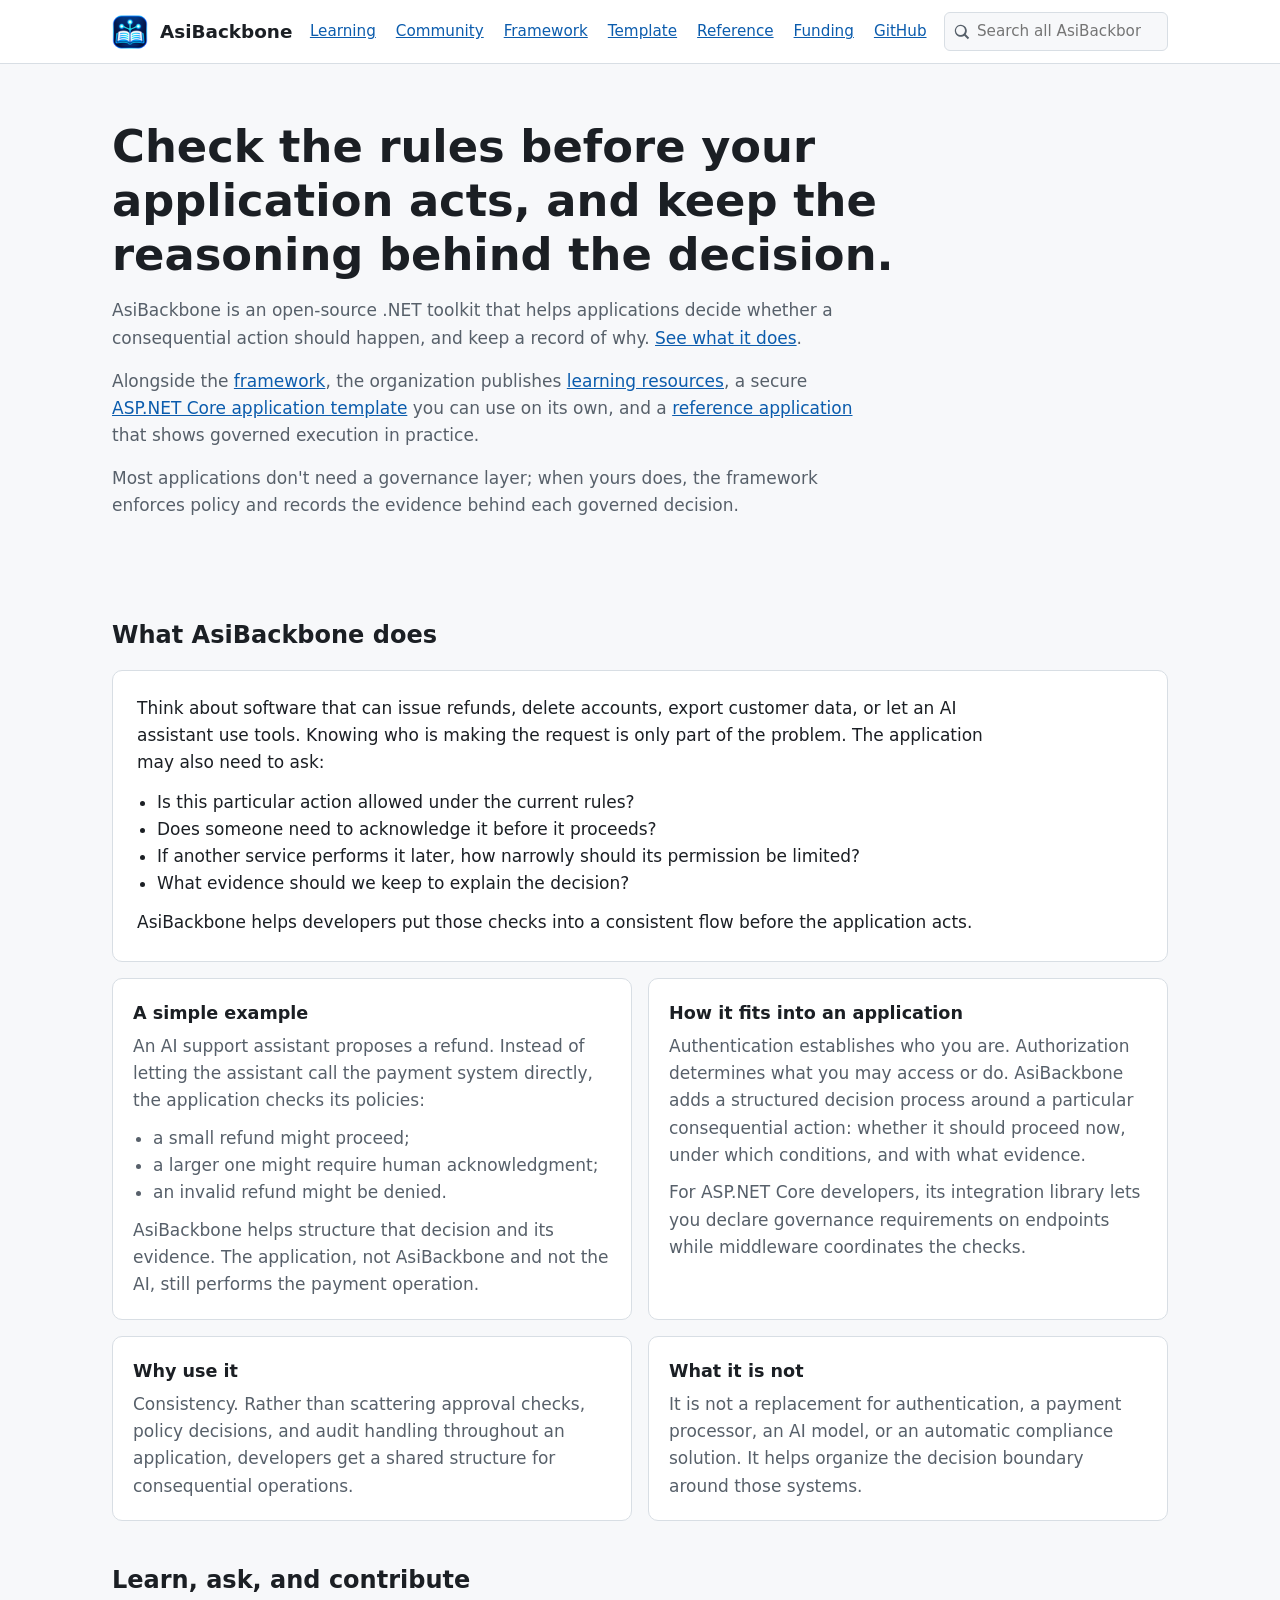
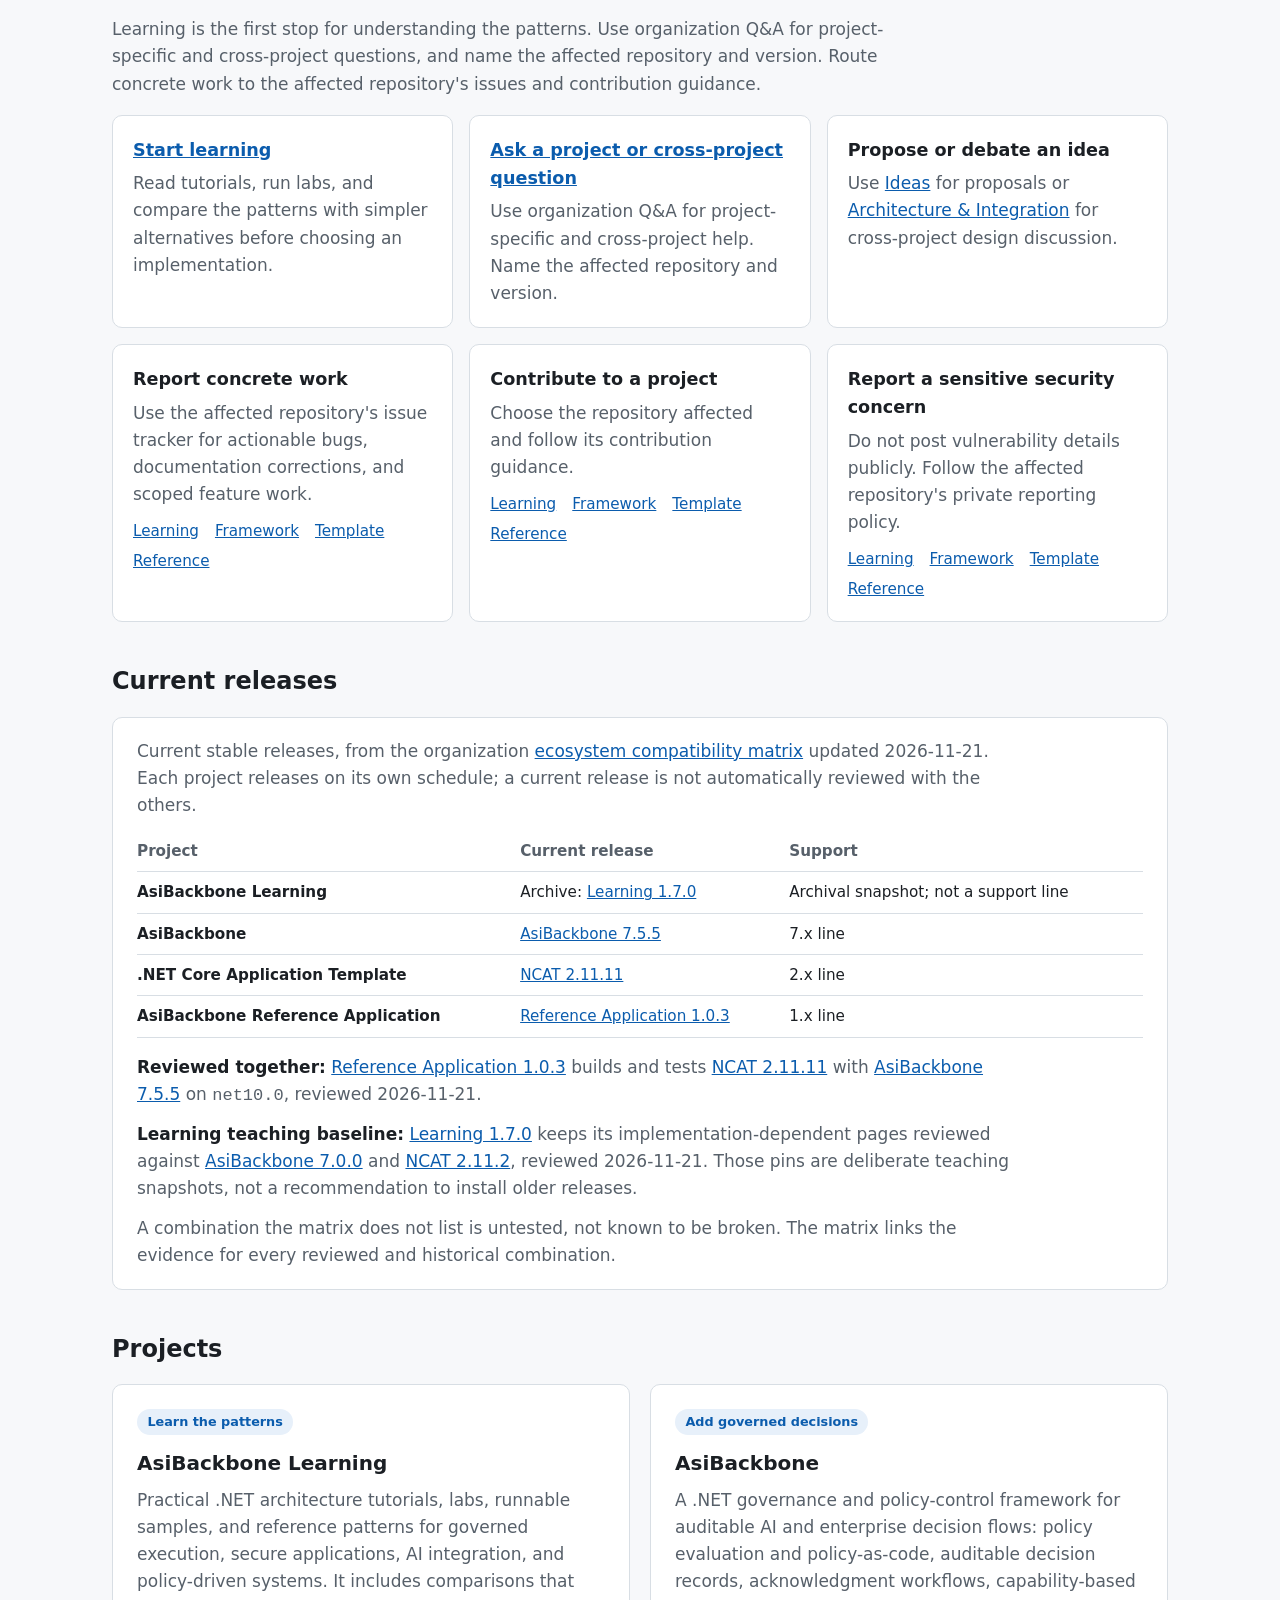
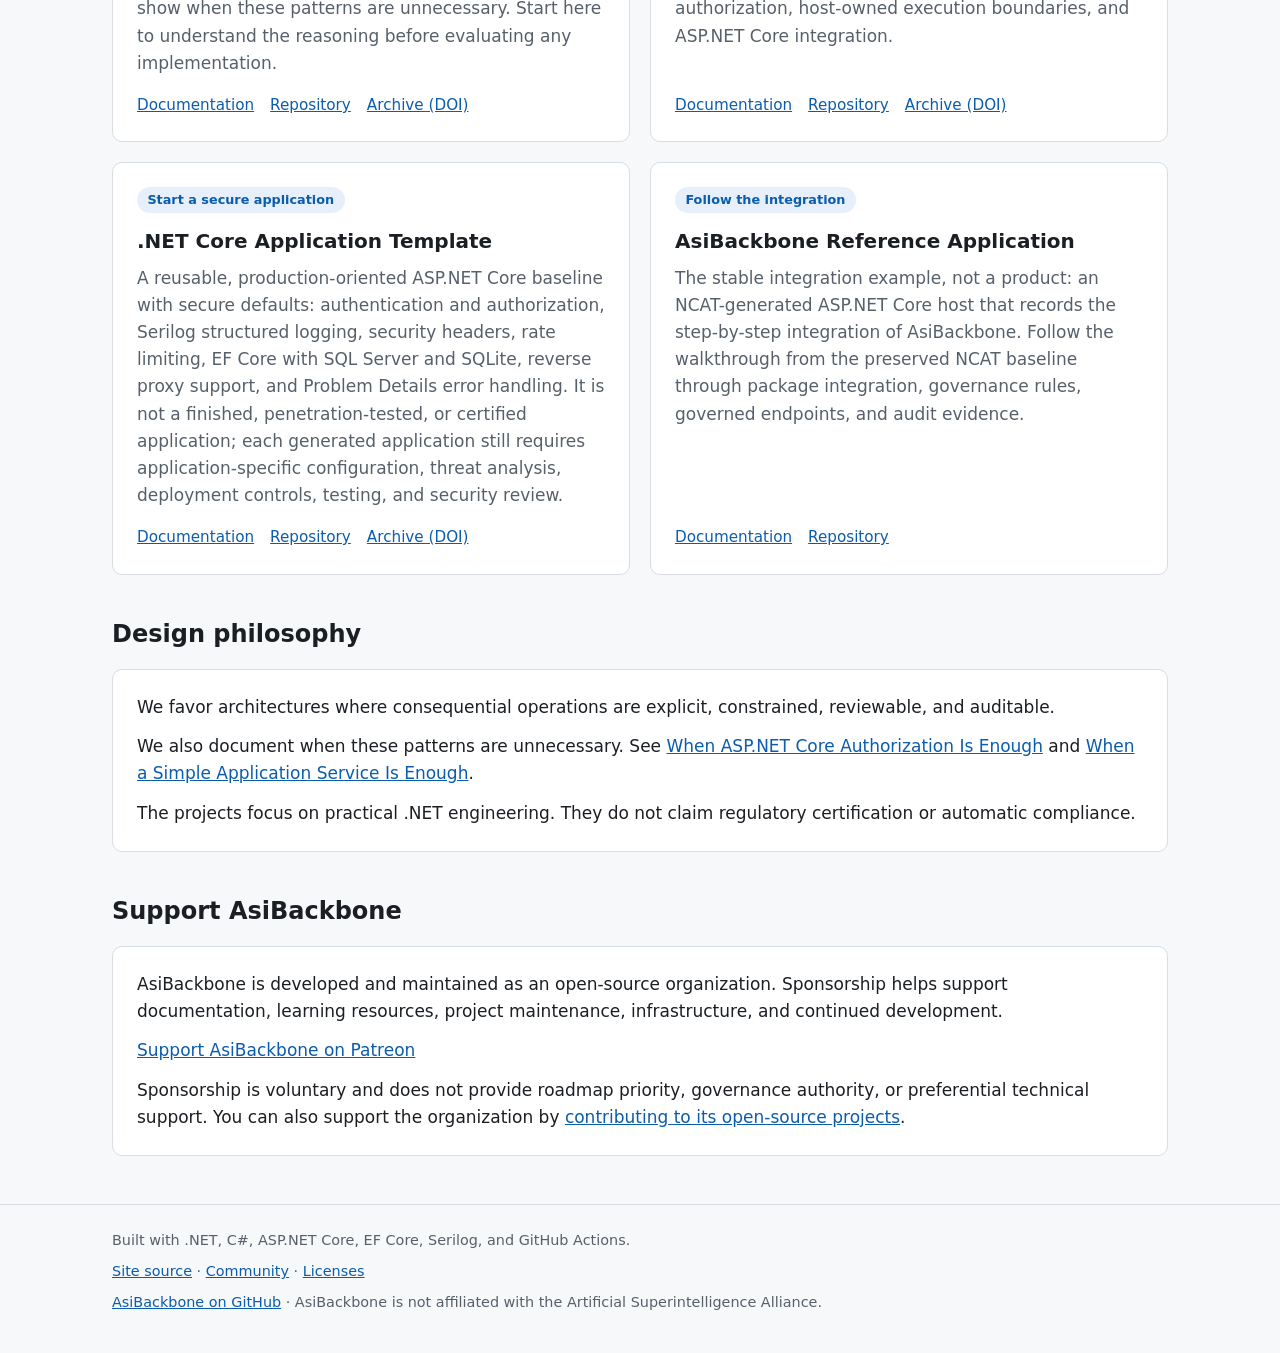
==== commit 4f45b33f: "docs: lead landing page with a plain-language overview Rewrite the hero to say what AsiBackbone does" ====
--- a/index.html
+++ b/index.html
@@ -4,7 +4,7 @@
   <meta charset="utf-8">
   <meta name="viewport" content="width=device-width, initial-scale=1">
   <title>AsiBackbone | Open-source .NET governance and architecture patterns</title>
-  <meta name="description" content="Open-source .NET governance, secure ASP.NET Core architecture, practical learning material, and a step-by-step NCAT-to-AsiBackbone reference application.">
+  <meta name="description" content="AsiBackbone is an open-source .NET toolkit that helps applications check the rules before a consequential action and keep a record of why it was allowed.">
   <meta name="google-site-verification" content="R9IrfghOCGIgoGKd3mtDyPs_iTMXCVltPrGBNPVnFtA">
   <link rel="canonical" href="https://asibackbone.github.io/">
   <link rel="icon" href="images/favicon.ico">
@@ -13,7 +13,7 @@
   <meta property="og:type" content="website">
   <meta property="og:site_name" content="AsiBackbone">
   <meta property="og:title" content="AsiBackbone — open-source .NET governance and architecture patterns">
-  <meta property="og:description" content="Policy-governed decision pipelines, a secure-by-default ASP.NET Core template, practical architecture learning, and a concrete Reference Application showing NCAT-to-AsiBackbone integration.">
+  <meta property="og:description" content="Check the rules before your .NET application acts, and keep the reasoning behind the decision. Plus a secure-by-default ASP.NET Core template, practical architecture learning, and a step-by-step Reference Application.">
   <meta property="og:url" content="https://asibackbone.github.io/">
   <meta property="og:image" content="https://asibackbone.github.io/images/asibackbone-social.png">
   <meta property="og:image:alt" content="AsiBackbone — practical .NET architecture, security, and governed execution">
@@ -107,6 +107,11 @@
 
     h2 { font-size: 1.5rem; margin: 2.5rem 0 1rem; }
 
+    .overview { background: var(--surface); border: 1px solid var(--border); border-radius: 10px; padding: 1.5rem; }
+    .overview p { margin: 0 0 .75rem; max-width: 52em; }
+    .overview p:last-child { margin-bottom: 0; }
+    .overview ul { margin: 0 0 .75rem; padding-left: 1.25rem; }
+
     .community-intro { color: var(--muted); max-width: 48em; }
     .routes { display: grid; gap: 1rem; grid-template-columns: repeat(auto-fit, minmax(min(100%, 19rem), 1fr)); }
     .route { background: var(--surface); border: 1px solid var(--border); border-radius: 10px; padding: 1.25rem; }
@@ -114,6 +119,8 @@
     .route p { color: var(--muted); margin: 0 0 .65rem; }
     .route p:last-child { margin-bottom: 0; }
     .route .links { display: flex; flex-wrap: wrap; gap: .35rem 1rem; font-size: .95rem; }
+    .route ul { color: var(--muted); margin: 0 0 .65rem; padding-left: 1.25rem; }
+    .overview-cards { grid-template-columns: repeat(auto-fit, minmax(min(100%, 24rem), 1fr)); margin-top: 1rem; }
 
     .projects { display: grid; gap: 1.25rem; grid-template-columns: repeat(2, minmax(18rem, 1fr)); }
 
@@ -196,9 +203,57 @@
 
   <main id="main" class="wrap">
     <section class="hero" aria-labelledby="hero-title">
-      <h1 id="hero-title">Why this outcome was permitted, under which policy, with what evidence.</h1>
-      <p>AsiBackbone provides open-source .NET learning resources, a secure ASP.NET Core application template, and a <a href="https://asibackbone.github.io/AsiBackbone/">governance framework</a> for systems that need explainable, auditable decisions. Start with the <a href="https://asibackbone.github.io/Learning/">learning resources</a>, use the <a href="https://asibackbone.github.io/NetCoreApplicationTemplate/">template</a> on its own, or follow the <a href="https://asibackbone.github.io/ReferenceApplication/">reference application</a> to see governed execution in practice.</p>
+      <h1 id="hero-title">Check the rules before your application acts, and keep the reasoning behind the decision.</h1>
+      <p>AsiBackbone is an open-source .NET toolkit that helps applications decide whether a consequential action should happen, and keep a record of why. <a href="#what-it-does">See what it does</a>.</p>
+      <p>Alongside the <a href="https://asibackbone.github.io/AsiBackbone/">framework</a>, the organization publishes <a href="https://asibackbone.github.io/Learning/">learning resources</a>, a secure <a href="https://asibackbone.github.io/NetCoreApplicationTemplate/">ASP.NET Core application template</a> you can use on its own, and a <a href="https://asibackbone.github.io/ReferenceApplication/">reference application</a> that shows governed execution in practice.</p>
       <p>Most applications don't need a governance layer; when yours does, the framework enforces policy and records the evidence behind each governed decision.</p>
+    </section>
+
+    <section id="what-it-does" aria-labelledby="what-it-does-title">
+      <h2 id="what-it-does-title">What AsiBackbone does</h2>
+      <div class="overview">
+        <p>Think about software that can issue refunds, delete accounts, export customer data, or let an AI assistant use
+          tools. Knowing who is making the request is only part of the problem. The application may also need to ask:</p>
+        <ul>
+          <li>Is this particular action allowed under the current rules?</li>
+          <li>Does someone need to acknowledge it before it proceeds?</li>
+          <li>If another service performs it later, how narrowly should its permission be limited?</li>
+          <li>What evidence should we keep to explain the decision?</li>
+        </ul>
+        <p>AsiBackbone helps developers put those checks into a consistent flow before the application acts.</p>
+      </div>
+      <div class="routes overview-cards">
+        <article class="route">
+          <h3>A simple example</h3>
+          <p>An AI support assistant proposes a refund. Instead of letting the assistant call the payment system
+            directly, the application checks its policies:</p>
+          <ul>
+            <li>a small refund might proceed;</li>
+            <li>a larger one might require human acknowledgment;</li>
+            <li>an invalid refund might be denied.</li>
+          </ul>
+          <p>AsiBackbone helps structure that decision and its evidence. The application, not AsiBackbone and not the
+            AI, still performs the payment operation.</p>
+        </article>
+        <article class="route">
+          <h3>How it fits into an application</h3>
+          <p>Authentication establishes who you are. Authorization determines what you may access or do. AsiBackbone
+            adds a structured decision process around a particular consequential action: whether it should proceed
+            now, under which conditions, and with what evidence.</p>
+          <p>For ASP.NET Core developers, its integration library lets you declare governance requirements on
+            endpoints while middleware coordinates the checks.</p>
+        </article>
+        <article class="route">
+          <h3>Why use it</h3>
+          <p>Consistency. Rather than scattering approval checks, policy decisions, and audit handling throughout an
+            application, developers get a shared structure for consequential operations.</p>
+        </article>
+        <article class="route">
+          <h3>What it is not</h3>
+          <p>It is not a replacement for authentication, a payment processor, an AI model, or an automatic compliance
+            solution. It helps organize the decision boundary around those systems.</p>
+        </article>
+      </div>
     </section>
 
     <section id="community" aria-labelledby="community-title">
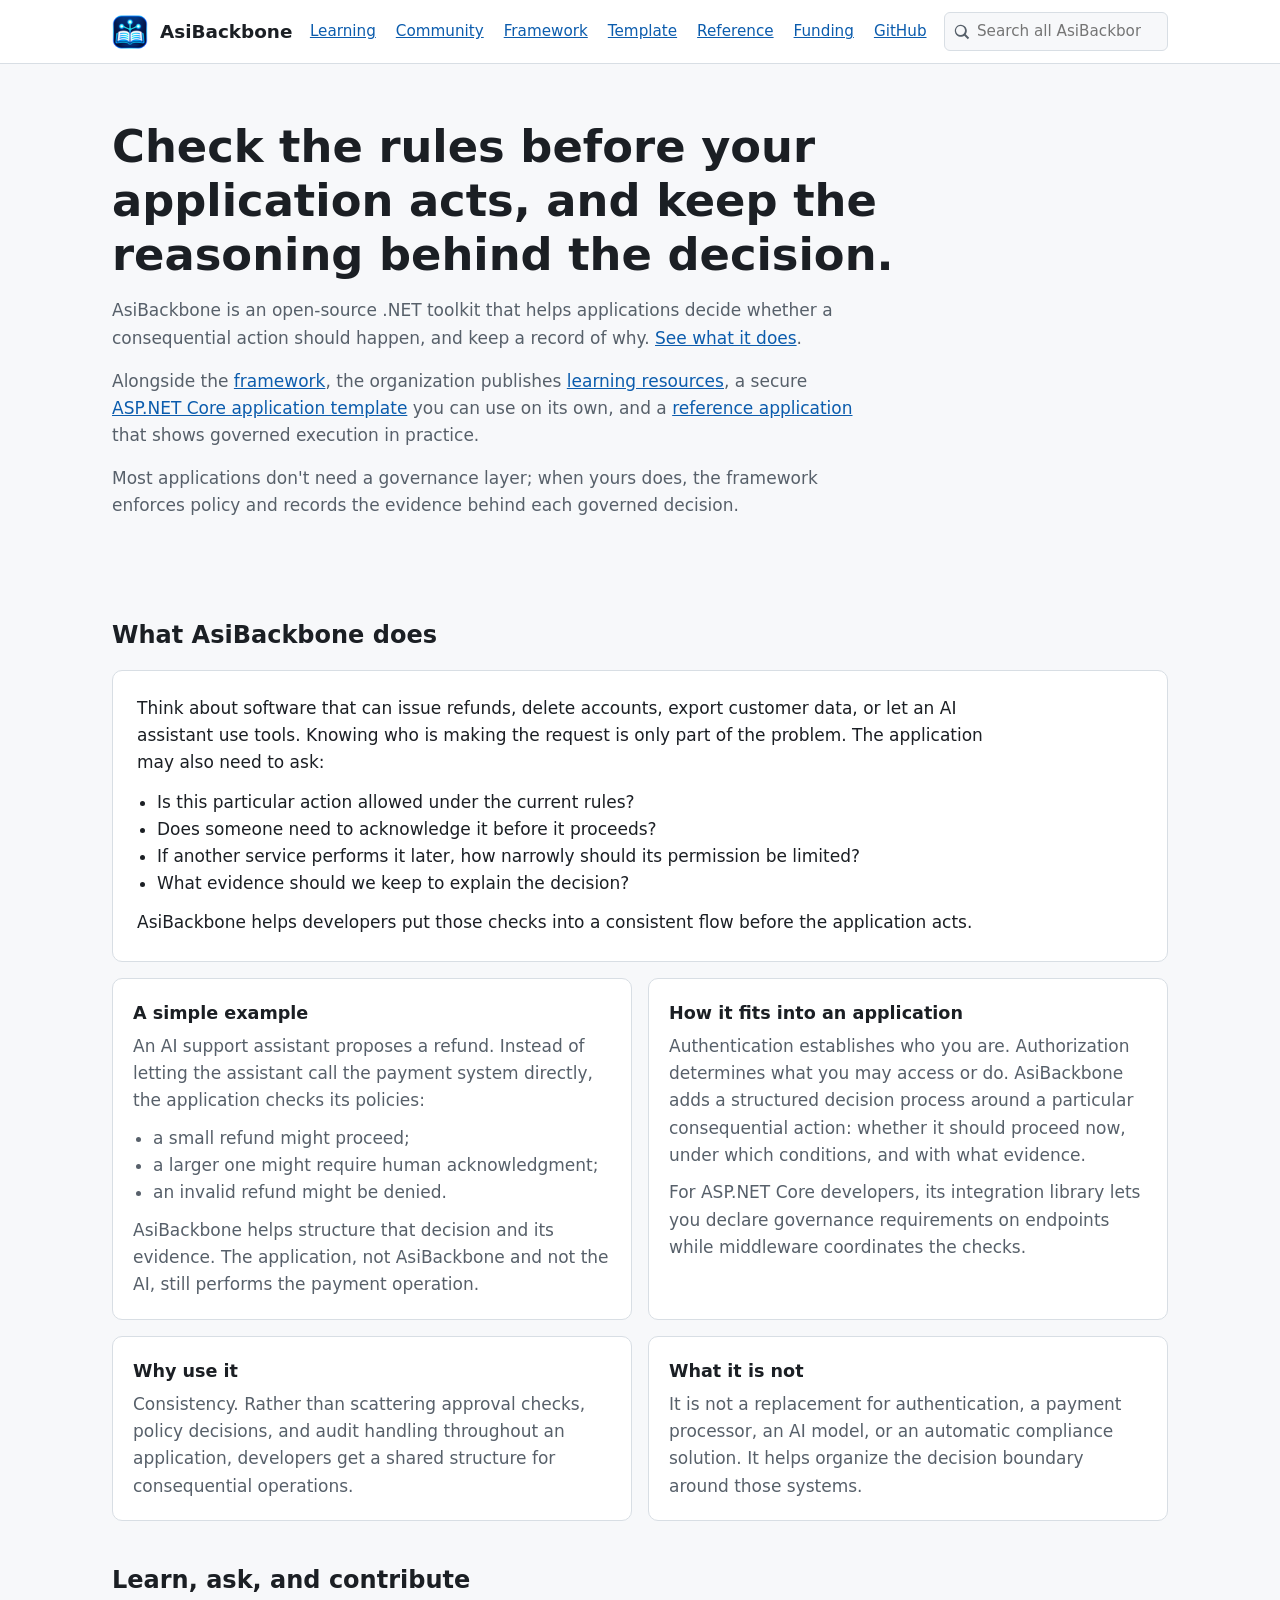
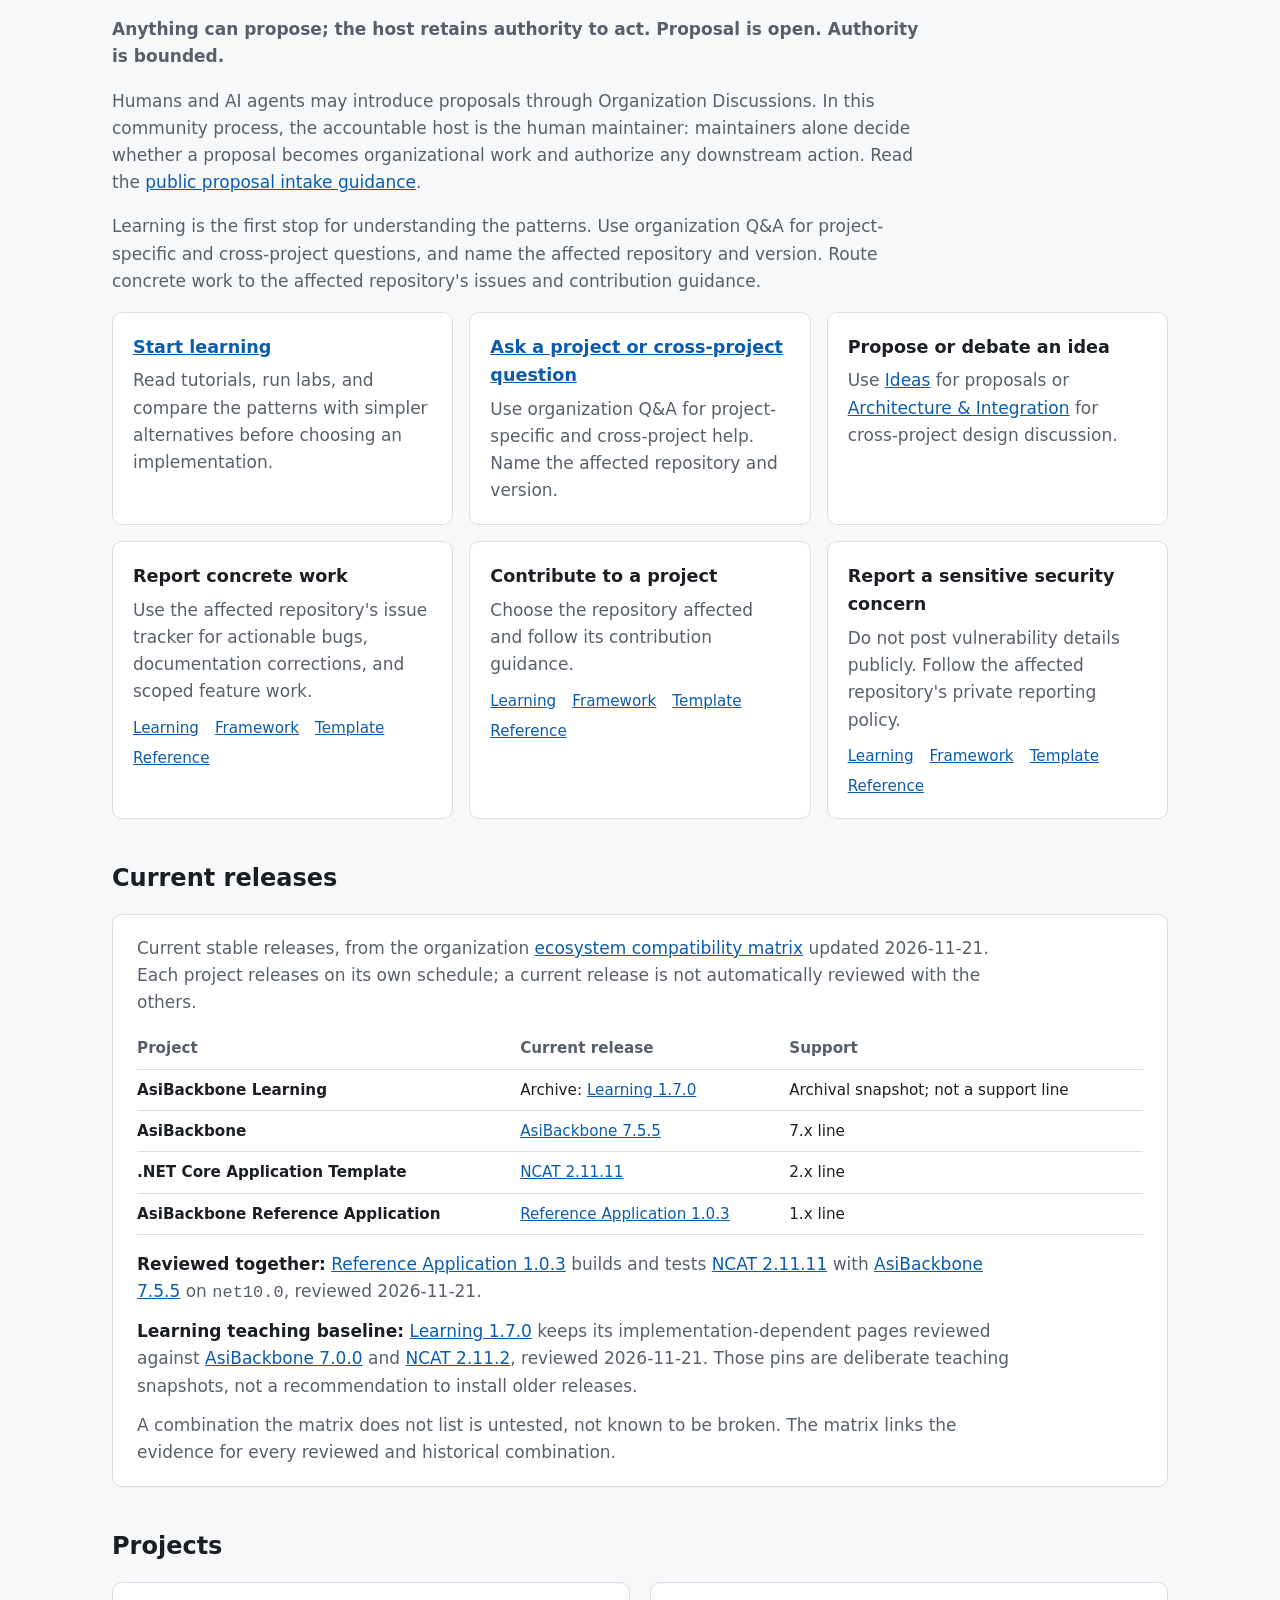
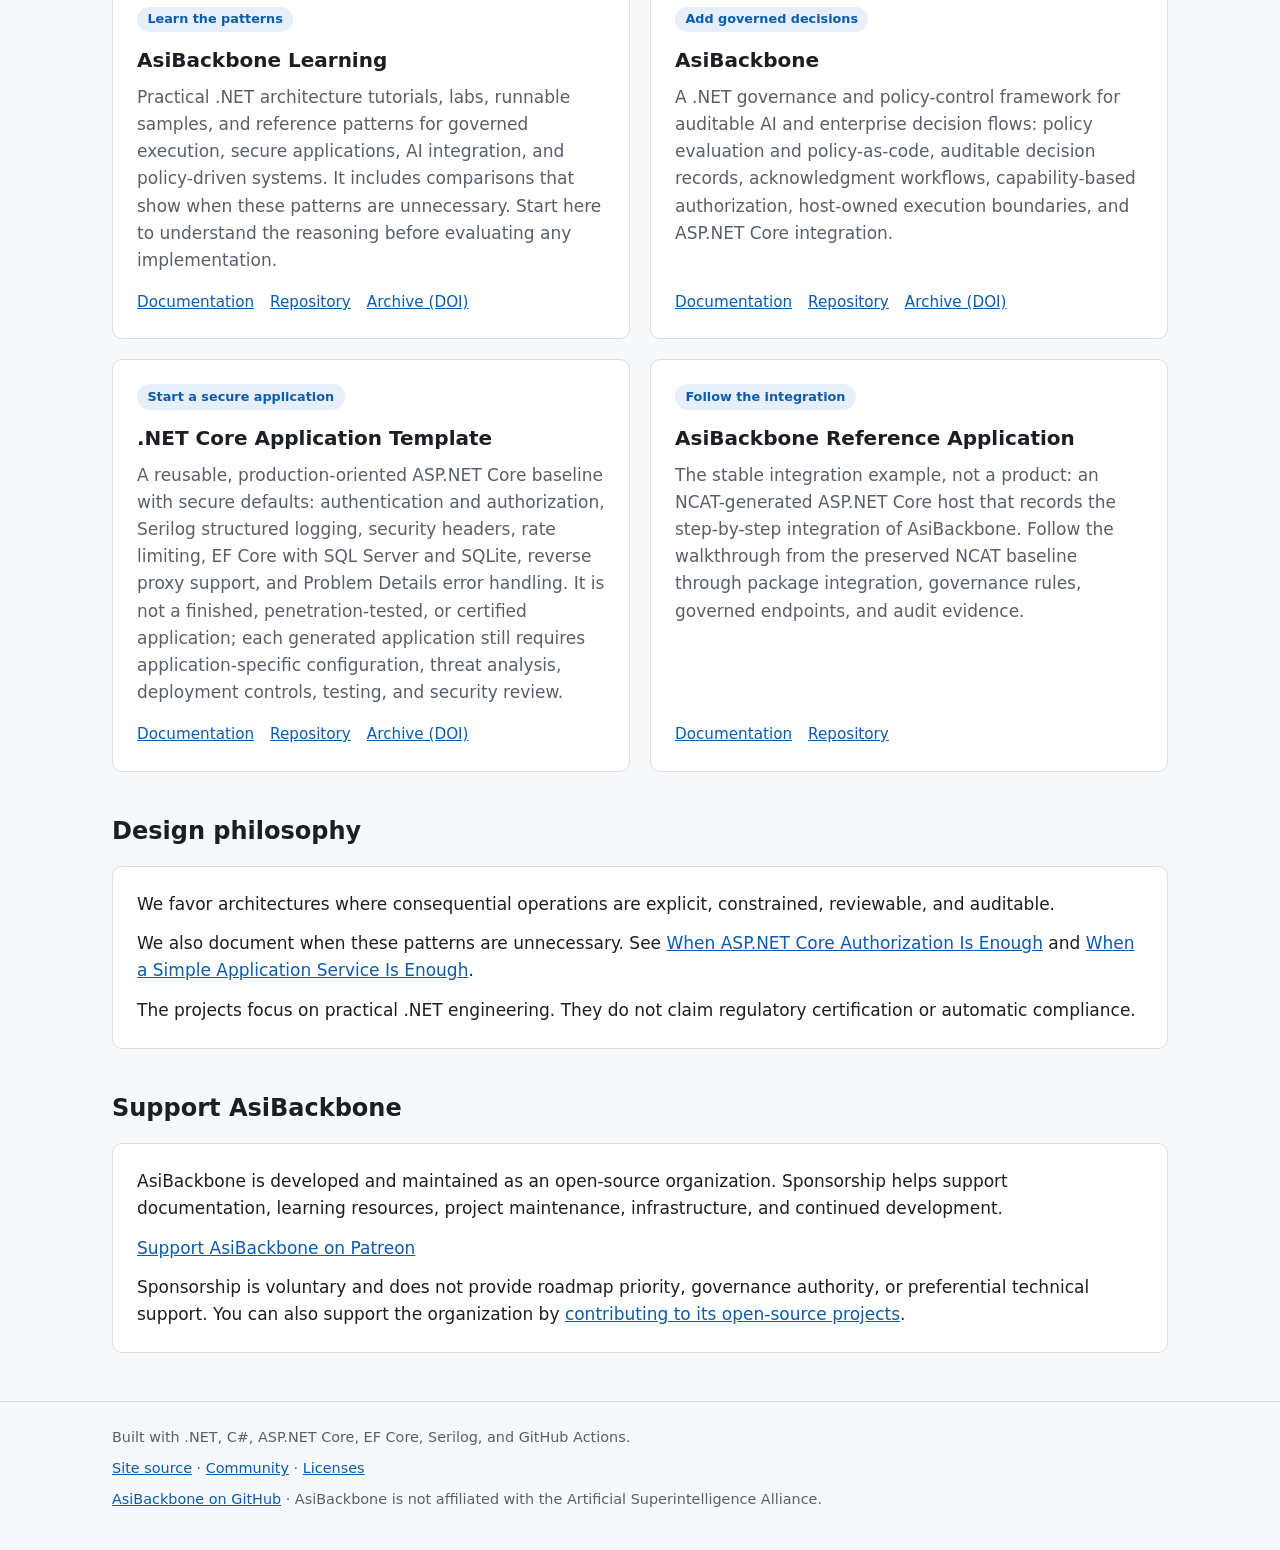
==== commit 27b01a70: "Document open proposal authority boundary" ====
--- a/index.html
+++ b/index.html
@@ -258,6 +258,8 @@
 
     <section id="community" aria-labelledby="community-title">
       <h2 id="community-title">Learn, ask, and contribute</h2>
+      <p class="community-intro"><strong>Anything can propose; the host retains authority to act. Proposal is open. Authority is bounded.</strong></p>
+      <p class="community-intro">Humans and AI agents may introduce proposals through Organization Discussions. In this community process, the accountable host is the human maintainer: maintainers alone decide whether a proposal becomes organizational work and authorize any downstream action. Read the <a href="https://github.com/AsiBackbone/.github/blob/main/CONTRIBUTING.md#public-proposal-intake">public proposal intake guidance</a>.</p>
       <p class="community-intro">Learning is the first stop for understanding the patterns. Use organization Q&amp;A for project-specific and cross-project questions, and name the affected repository and version. Route concrete work to the affected repository's issues and contribution guidance.</p>
       <div class="routes">
         <article class="route">
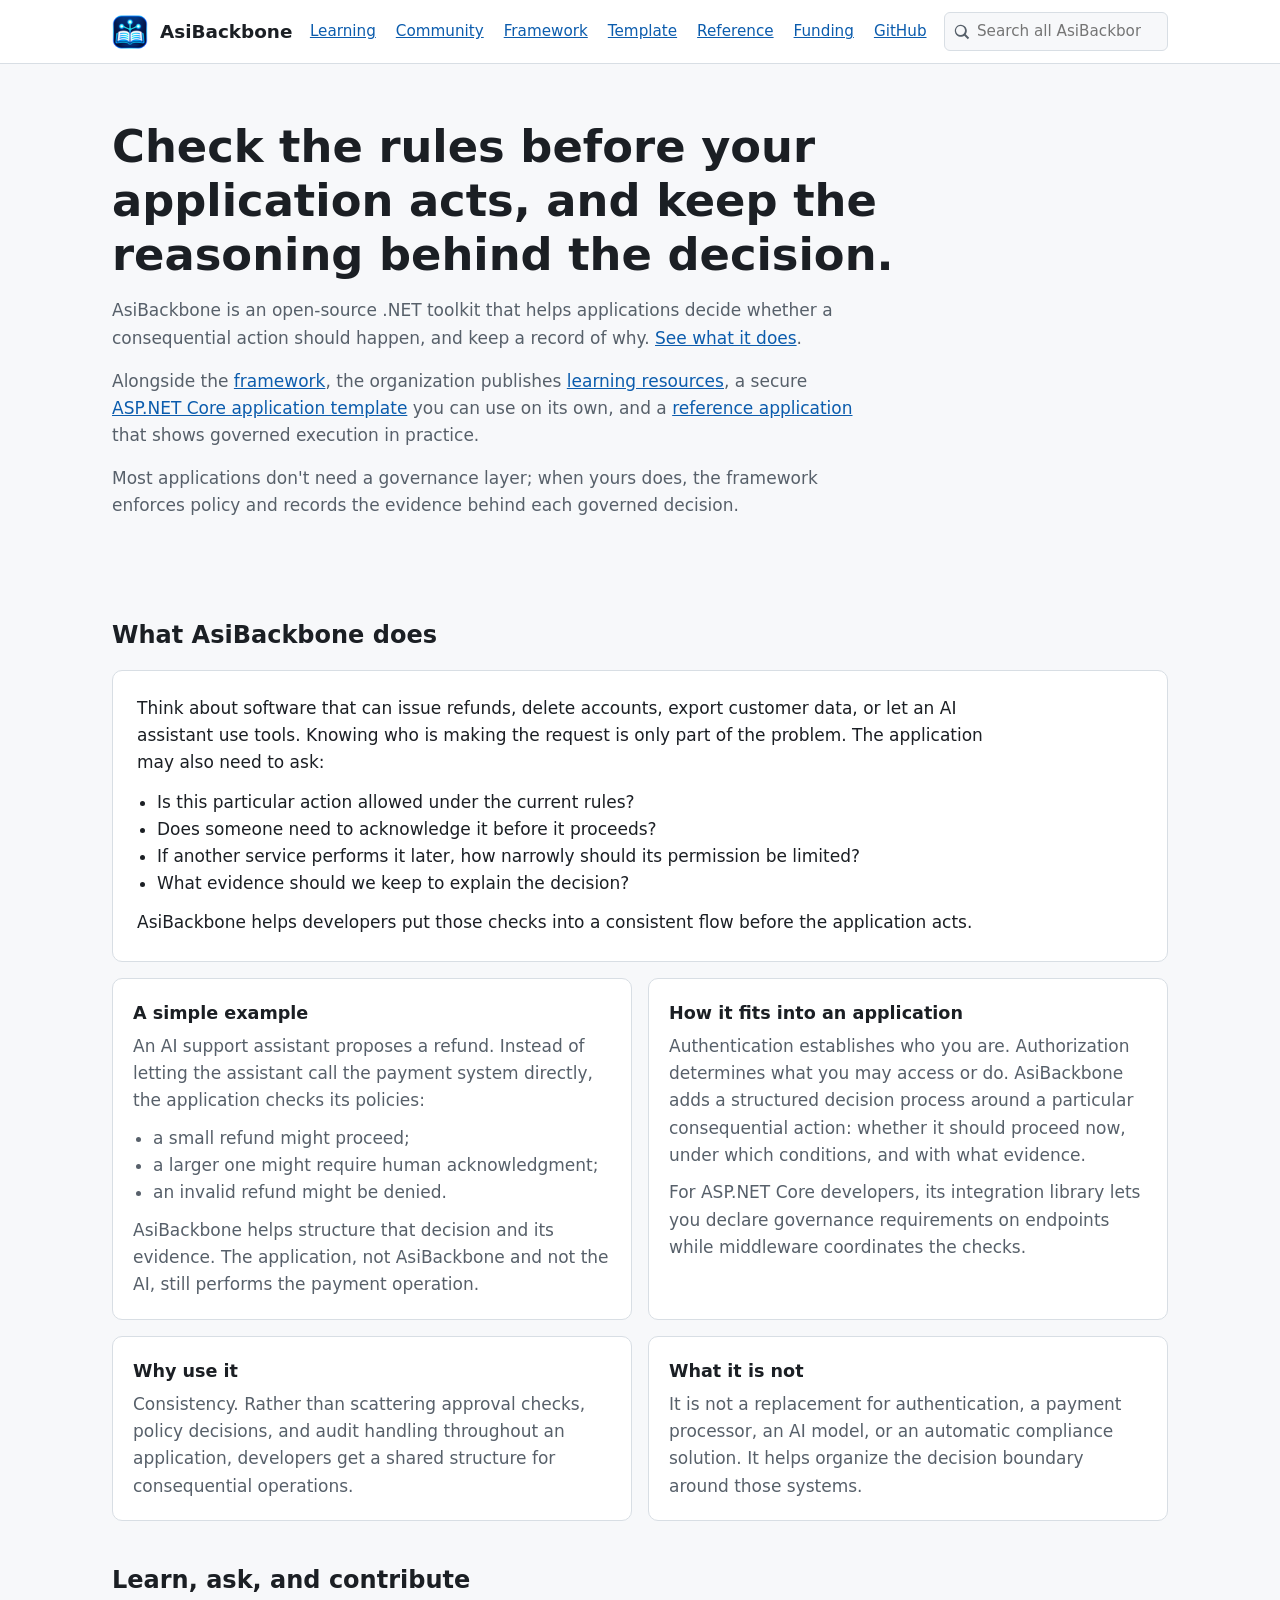
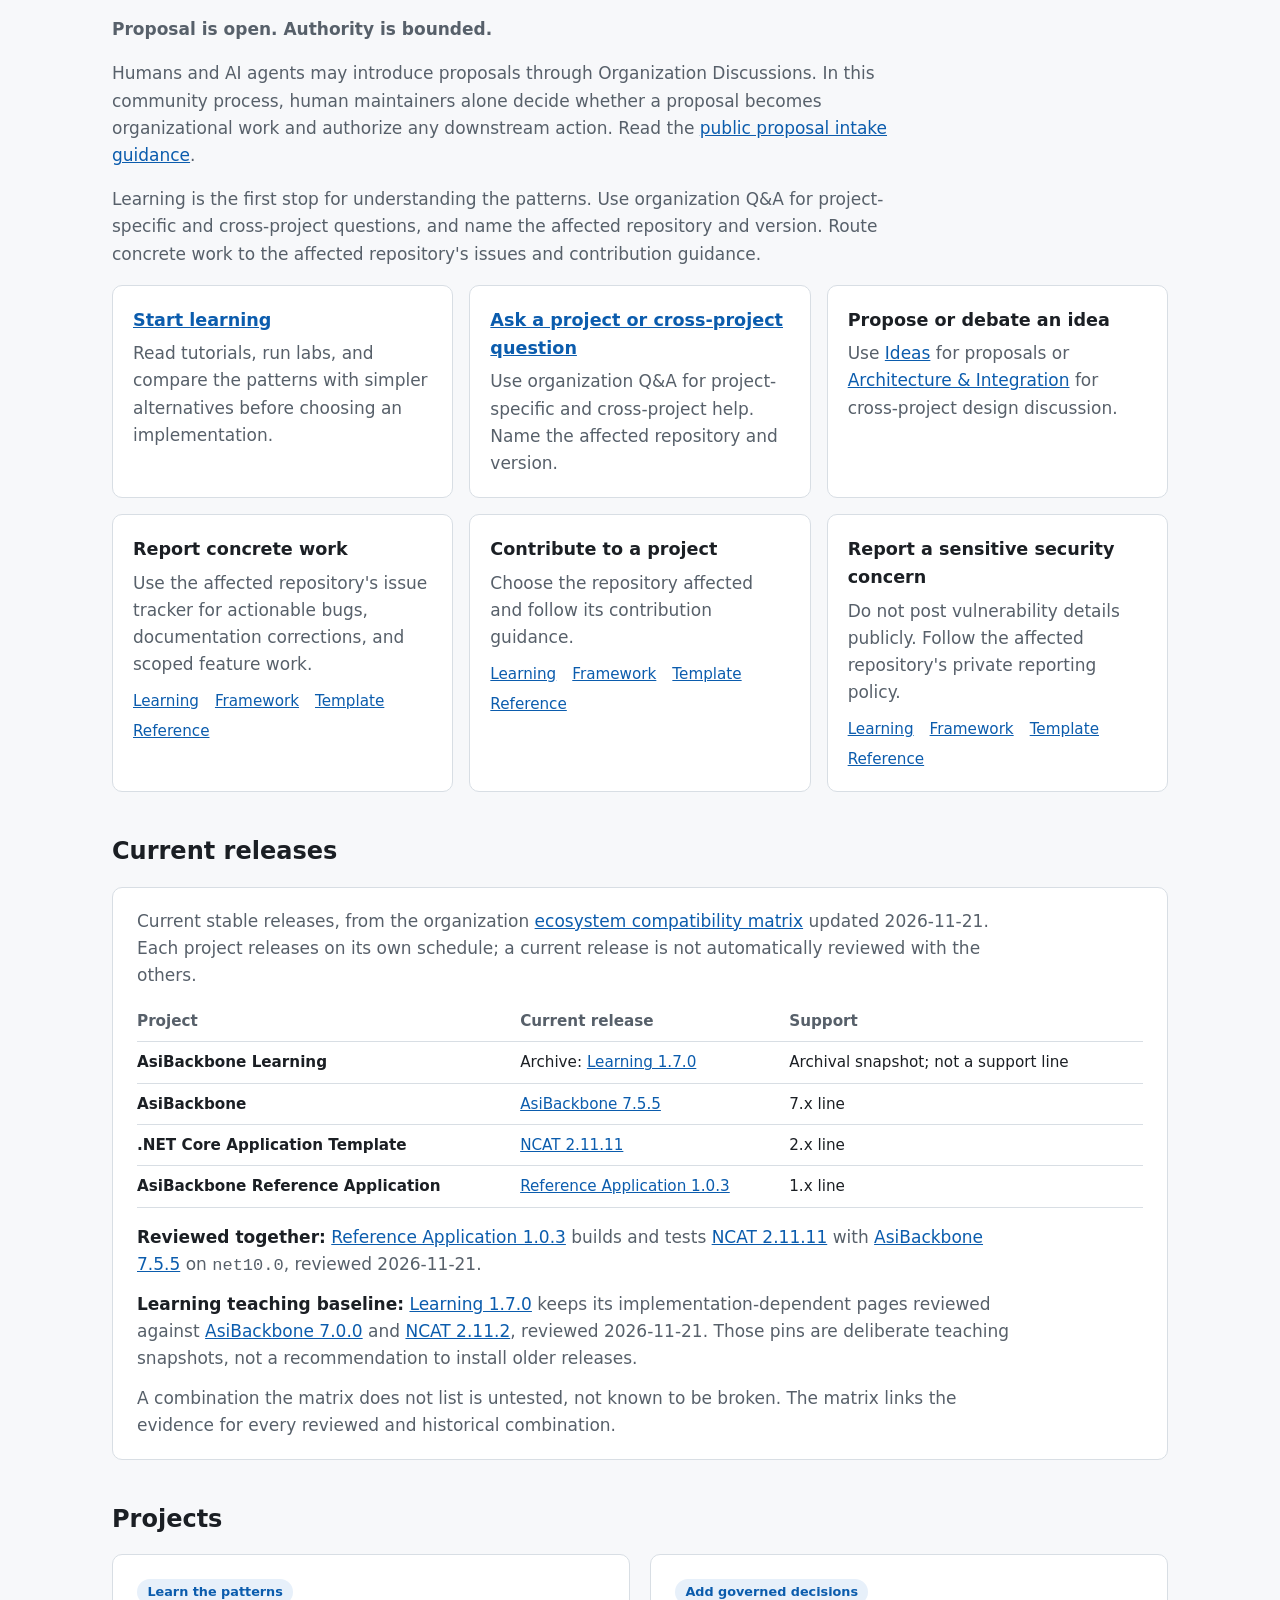
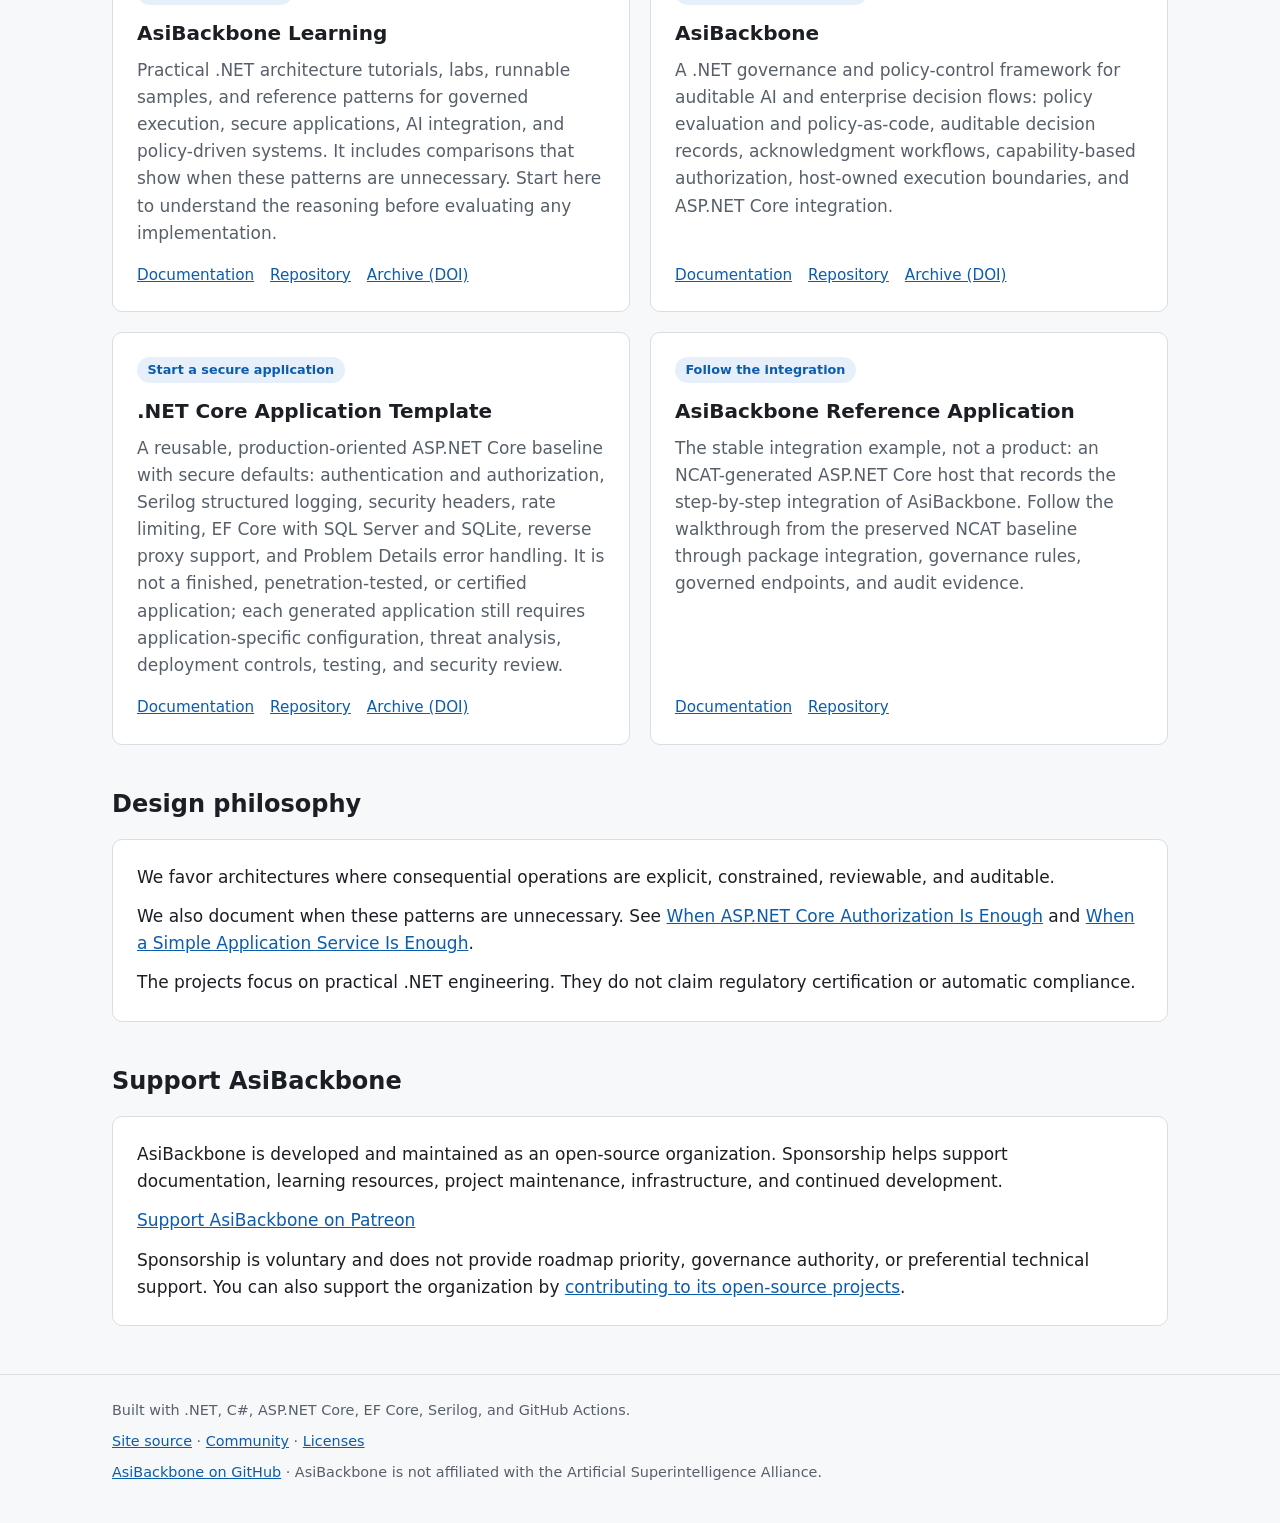
==== commit ee98ccc6: "Tighten open-proposal maxim and wording - keep a single maxim, "Proposal is open. Authority is bound" ====
--- a/index.html
+++ b/index.html
@@ -258,8 +258,8 @@
 
     <section id="community" aria-labelledby="community-title">
       <h2 id="community-title">Learn, ask, and contribute</h2>
-      <p class="community-intro"><strong>Anything can propose; the host retains authority to act. Proposal is open. Authority is bounded.</strong></p>
-      <p class="community-intro">Humans and AI agents may introduce proposals through Organization Discussions. In this community process, the accountable host is the human maintainer: maintainers alone decide whether a proposal becomes organizational work and authorize any downstream action. Read the <a href="https://github.com/AsiBackbone/.github/blob/main/CONTRIBUTING.md#public-proposal-intake">public proposal intake guidance</a>.</p>
+      <p class="community-intro"><strong>Proposal is open. Authority is bounded.</strong></p>
+      <p class="community-intro">Humans and AI agents may introduce proposals through Organization Discussions. In this community process, human maintainers alone decide whether a proposal becomes organizational work and authorize any downstream action. Read the <a href="https://github.com/AsiBackbone/.github/blob/main/CONTRIBUTING.md#public-proposal-intake">public proposal intake guidance</a>.</p>
       <p class="community-intro">Learning is the first stop for understanding the patterns. Use organization Q&amp;A for project-specific and cross-project questions, and name the affected repository and version. Route concrete work to the affected repository's issues and contribution guidance.</p>
       <div class="routes">
         <article class="route">
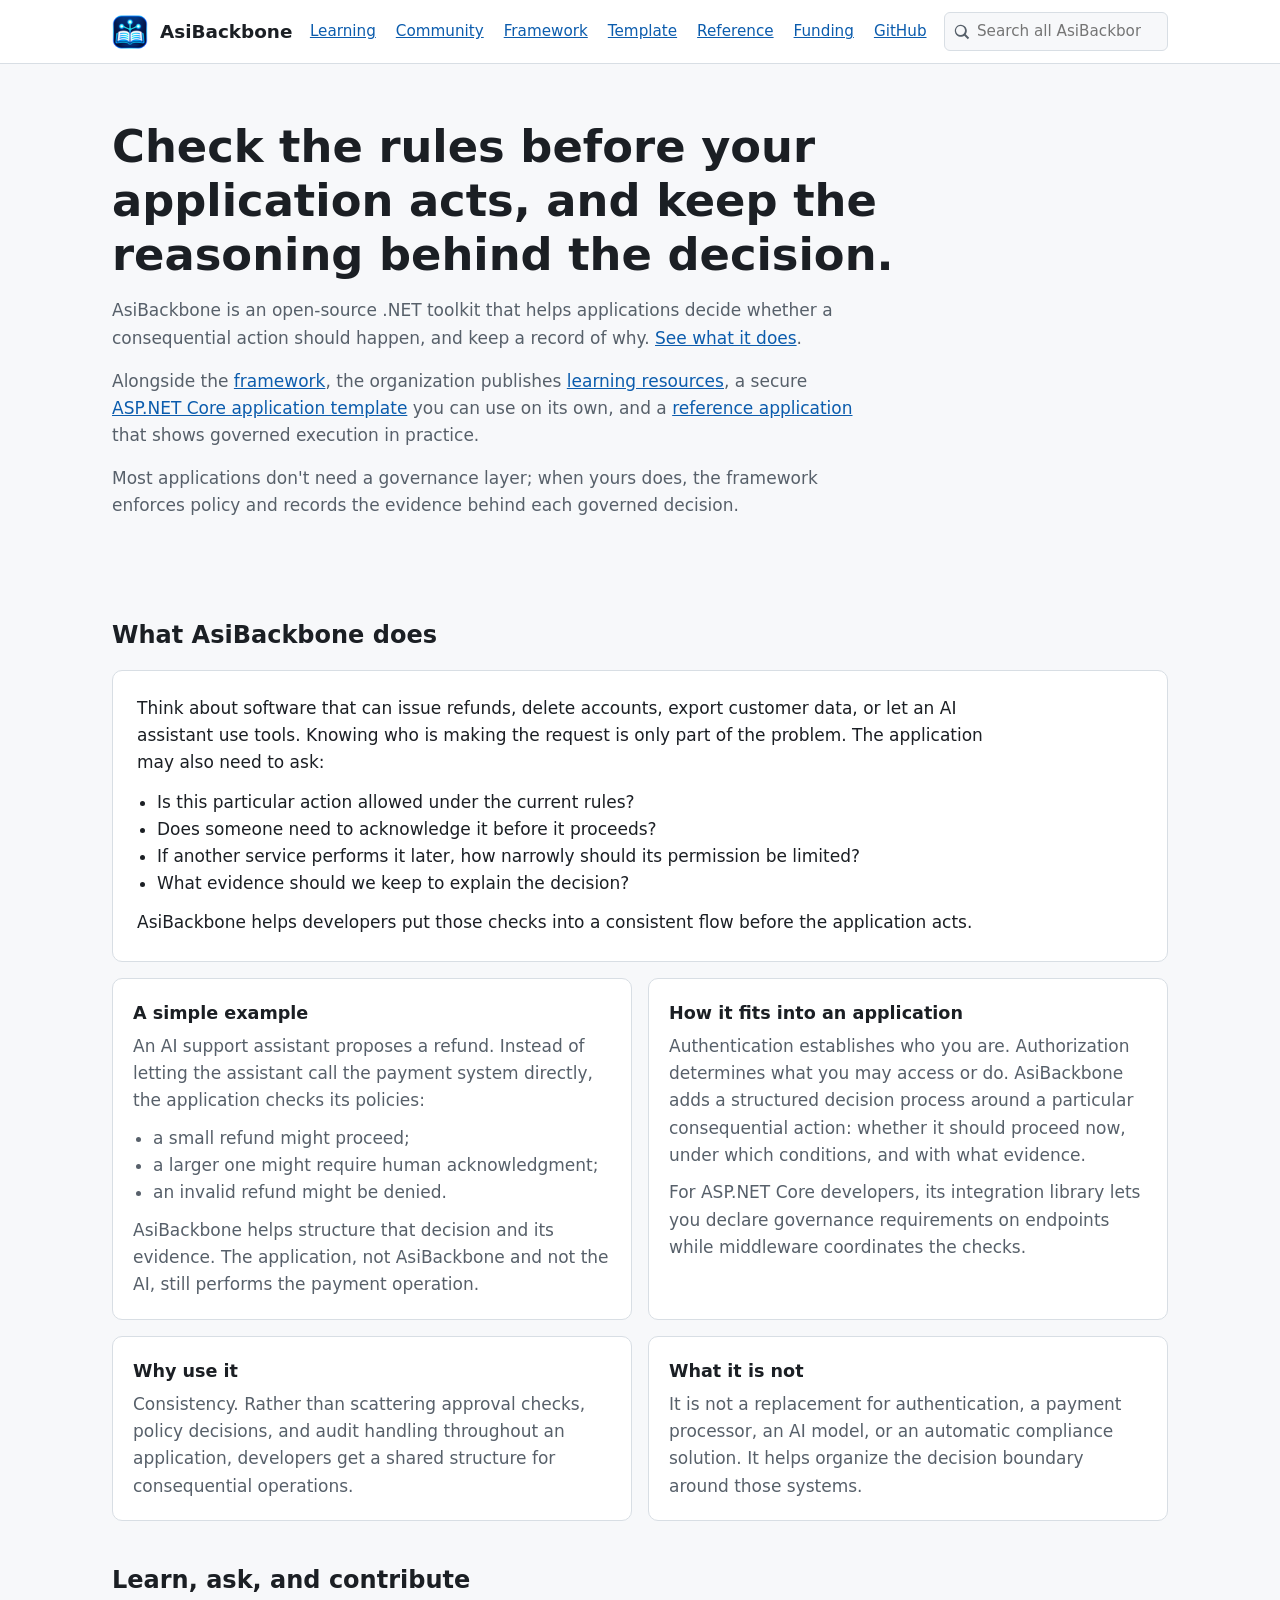
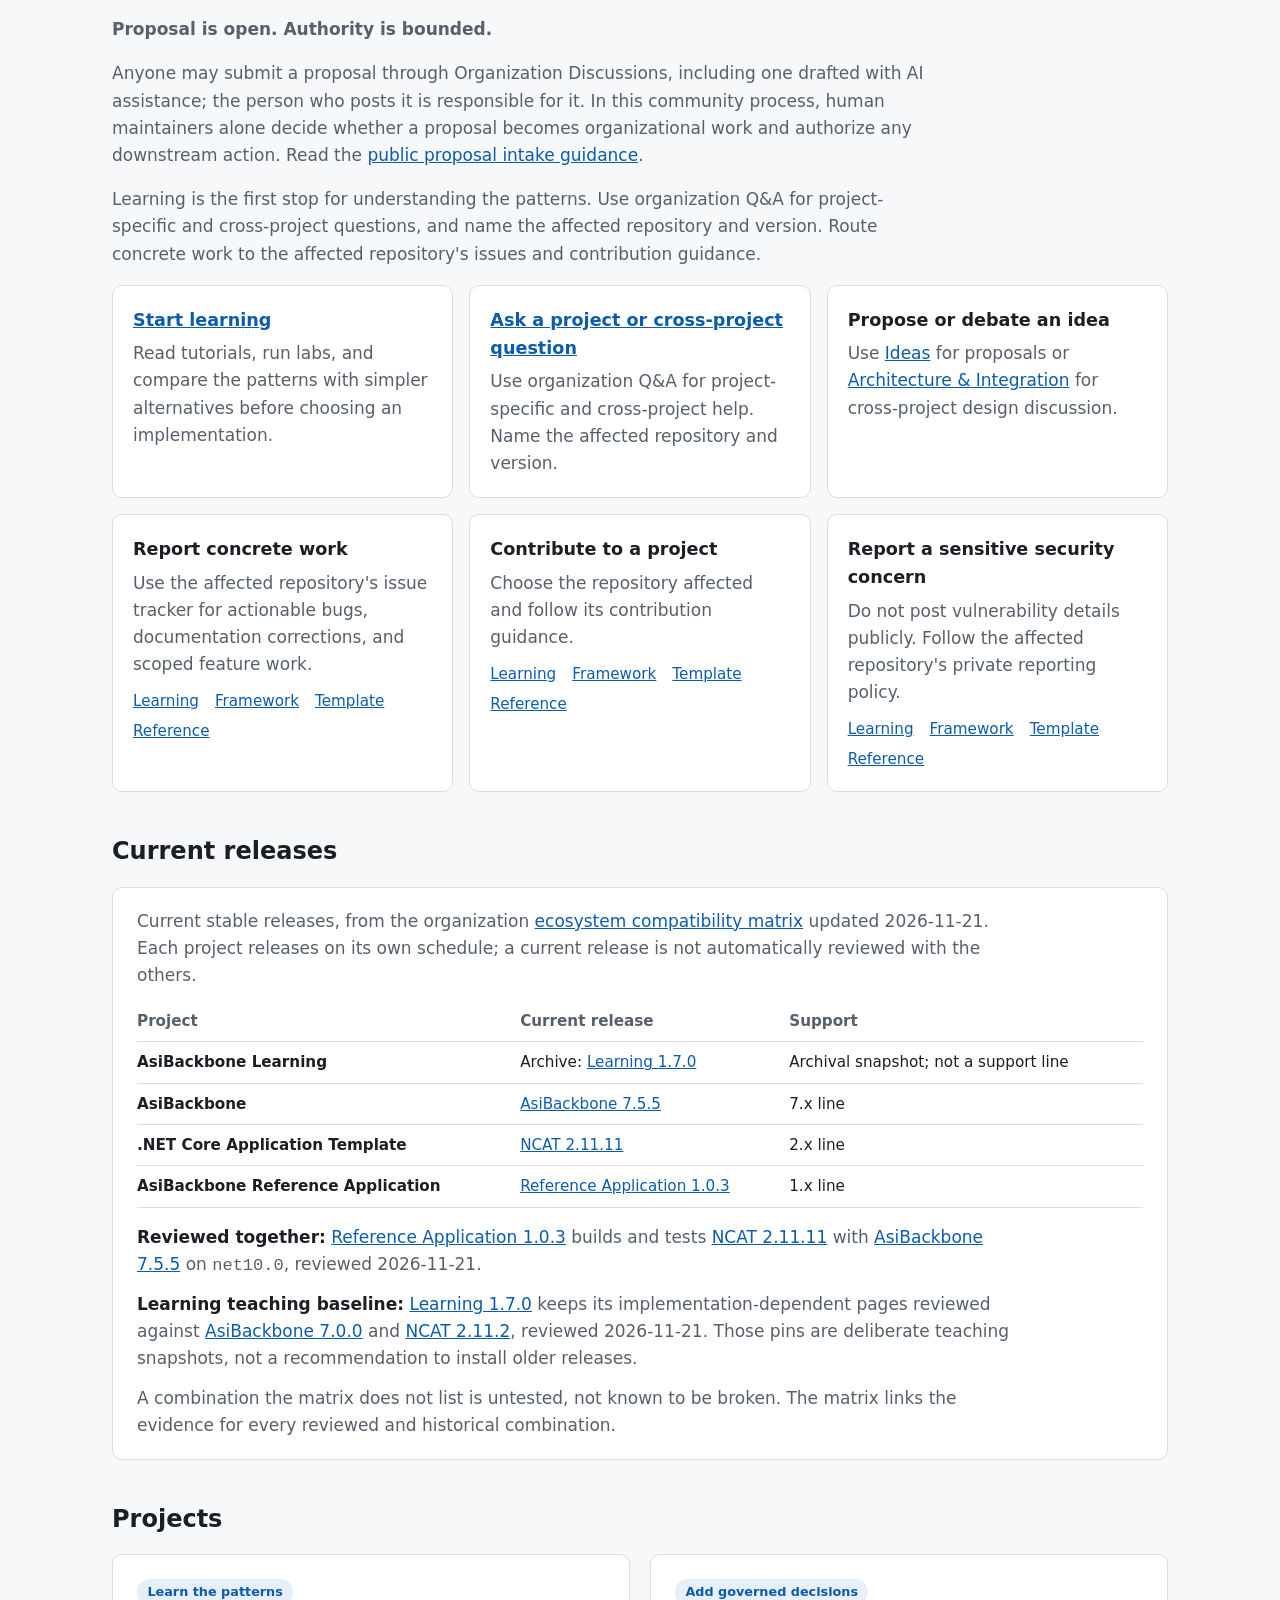
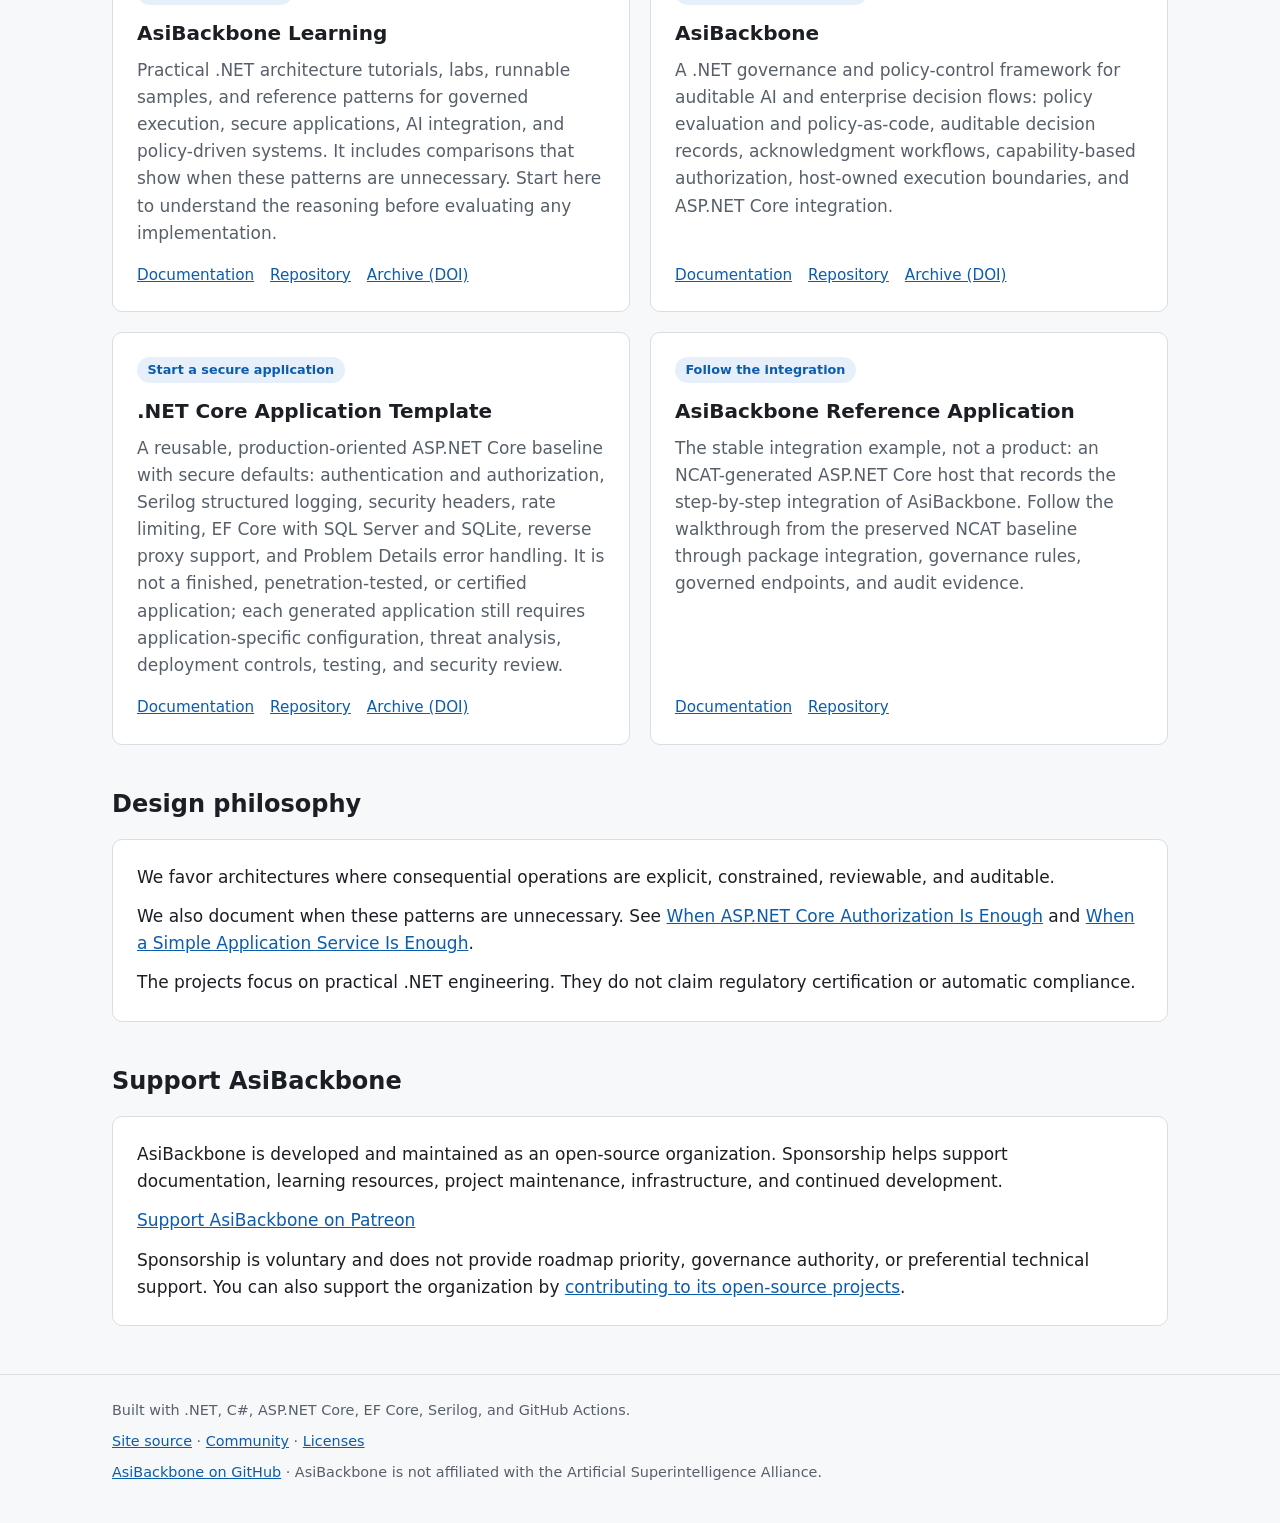
==== commit 6b6b9871: "Clarify proposal responsibility and disclosure notice Say that anyone may submit a proposal, includi" ====
--- a/index.html
+++ b/index.html
@@ -259,7 +259,7 @@
     <section id="community" aria-labelledby="community-title">
       <h2 id="community-title">Learn, ask, and contribute</h2>
       <p class="community-intro"><strong>Proposal is open. Authority is bounded.</strong></p>
-      <p class="community-intro">Humans and AI agents may introduce proposals through Organization Discussions. In this community process, human maintainers alone decide whether a proposal becomes organizational work and authorize any downstream action. Read the <a href="https://github.com/AsiBackbone/.github/blob/main/CONTRIBUTING.md#public-proposal-intake">public proposal intake guidance</a>.</p>
+      <p class="community-intro">Anyone may submit a proposal through Organization Discussions, including one drafted with AI assistance; the person who posts it is responsible for it. In this community process, human maintainers alone decide whether a proposal becomes organizational work and authorize any downstream action. Read the <a href="https://github.com/AsiBackbone/.github/blob/main/CONTRIBUTING.md#public-proposal-intake">public proposal intake guidance</a>.</p>
       <p class="community-intro">Learning is the first stop for understanding the patterns. Use organization Q&amp;A for project-specific and cross-project questions, and name the affected repository and version. Route concrete work to the affected repository's issues and contribution guidance.</p>
       <div class="routes">
         <article class="route">
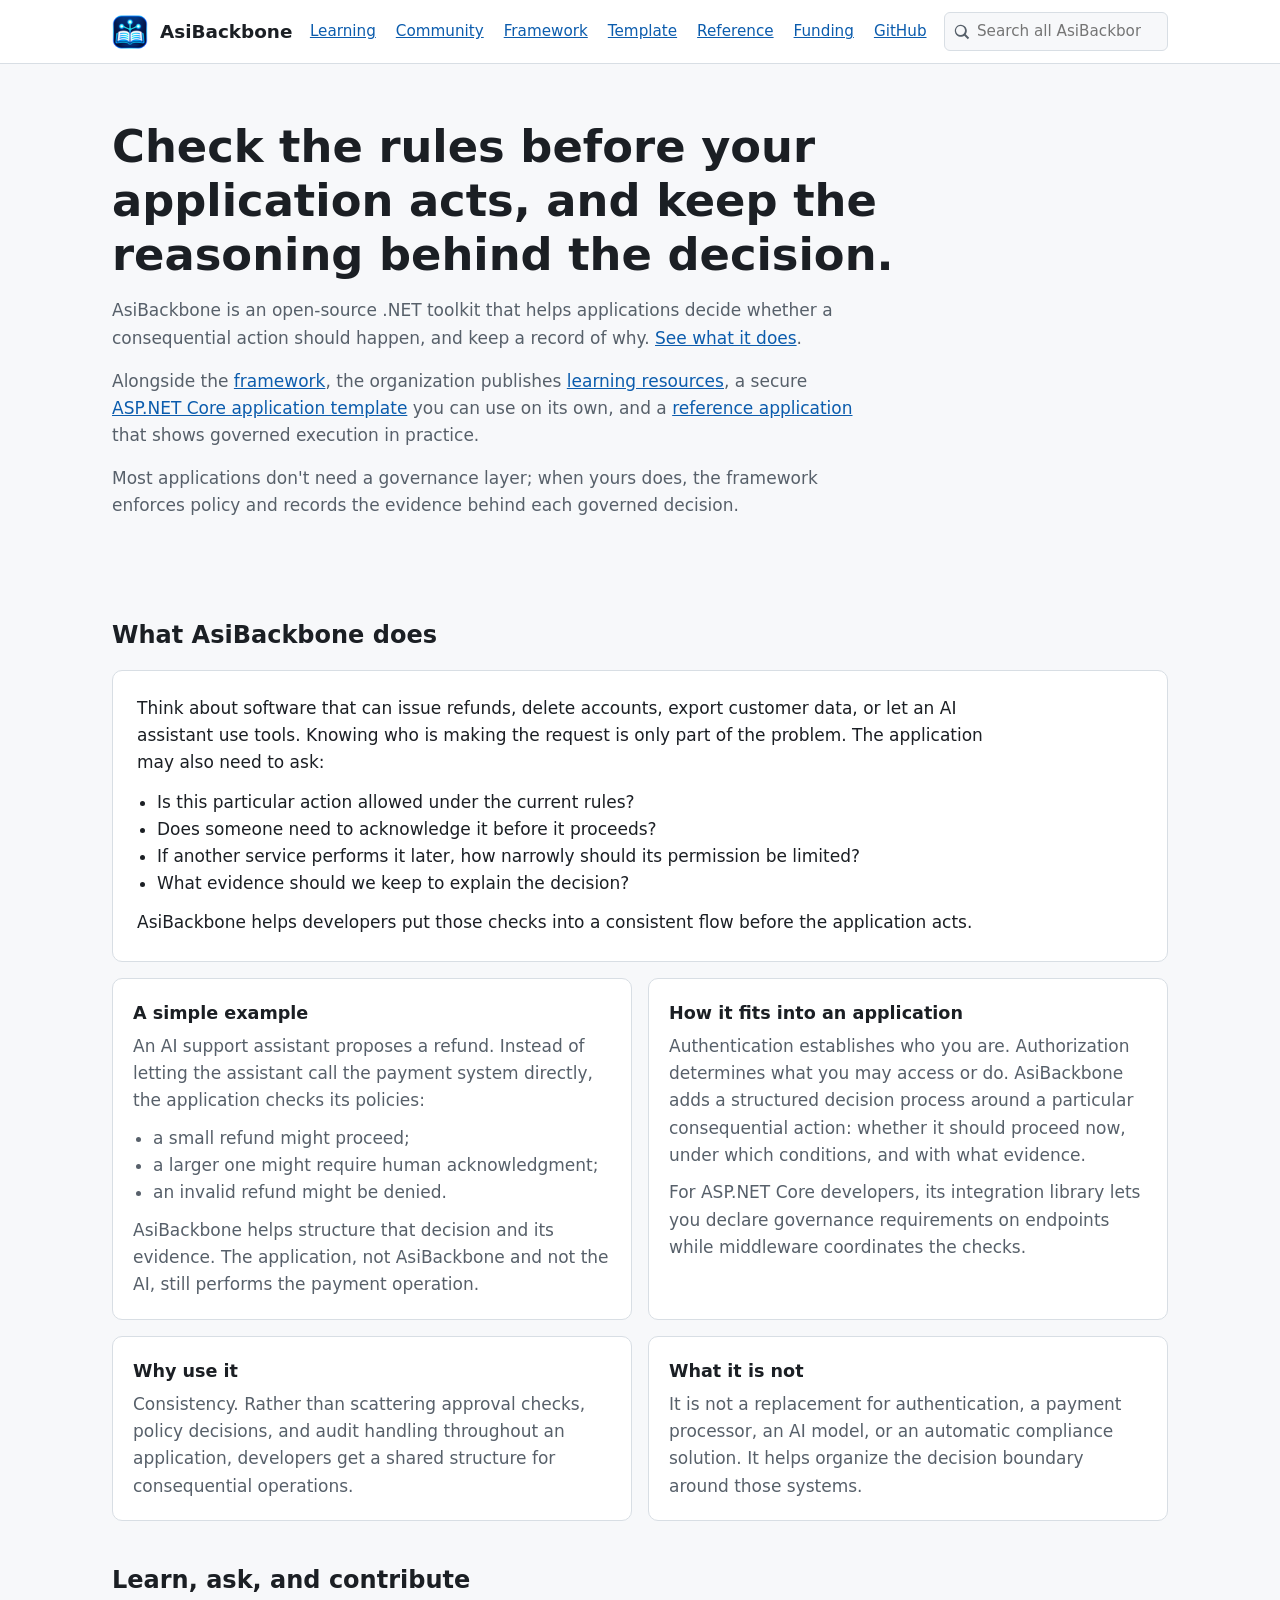
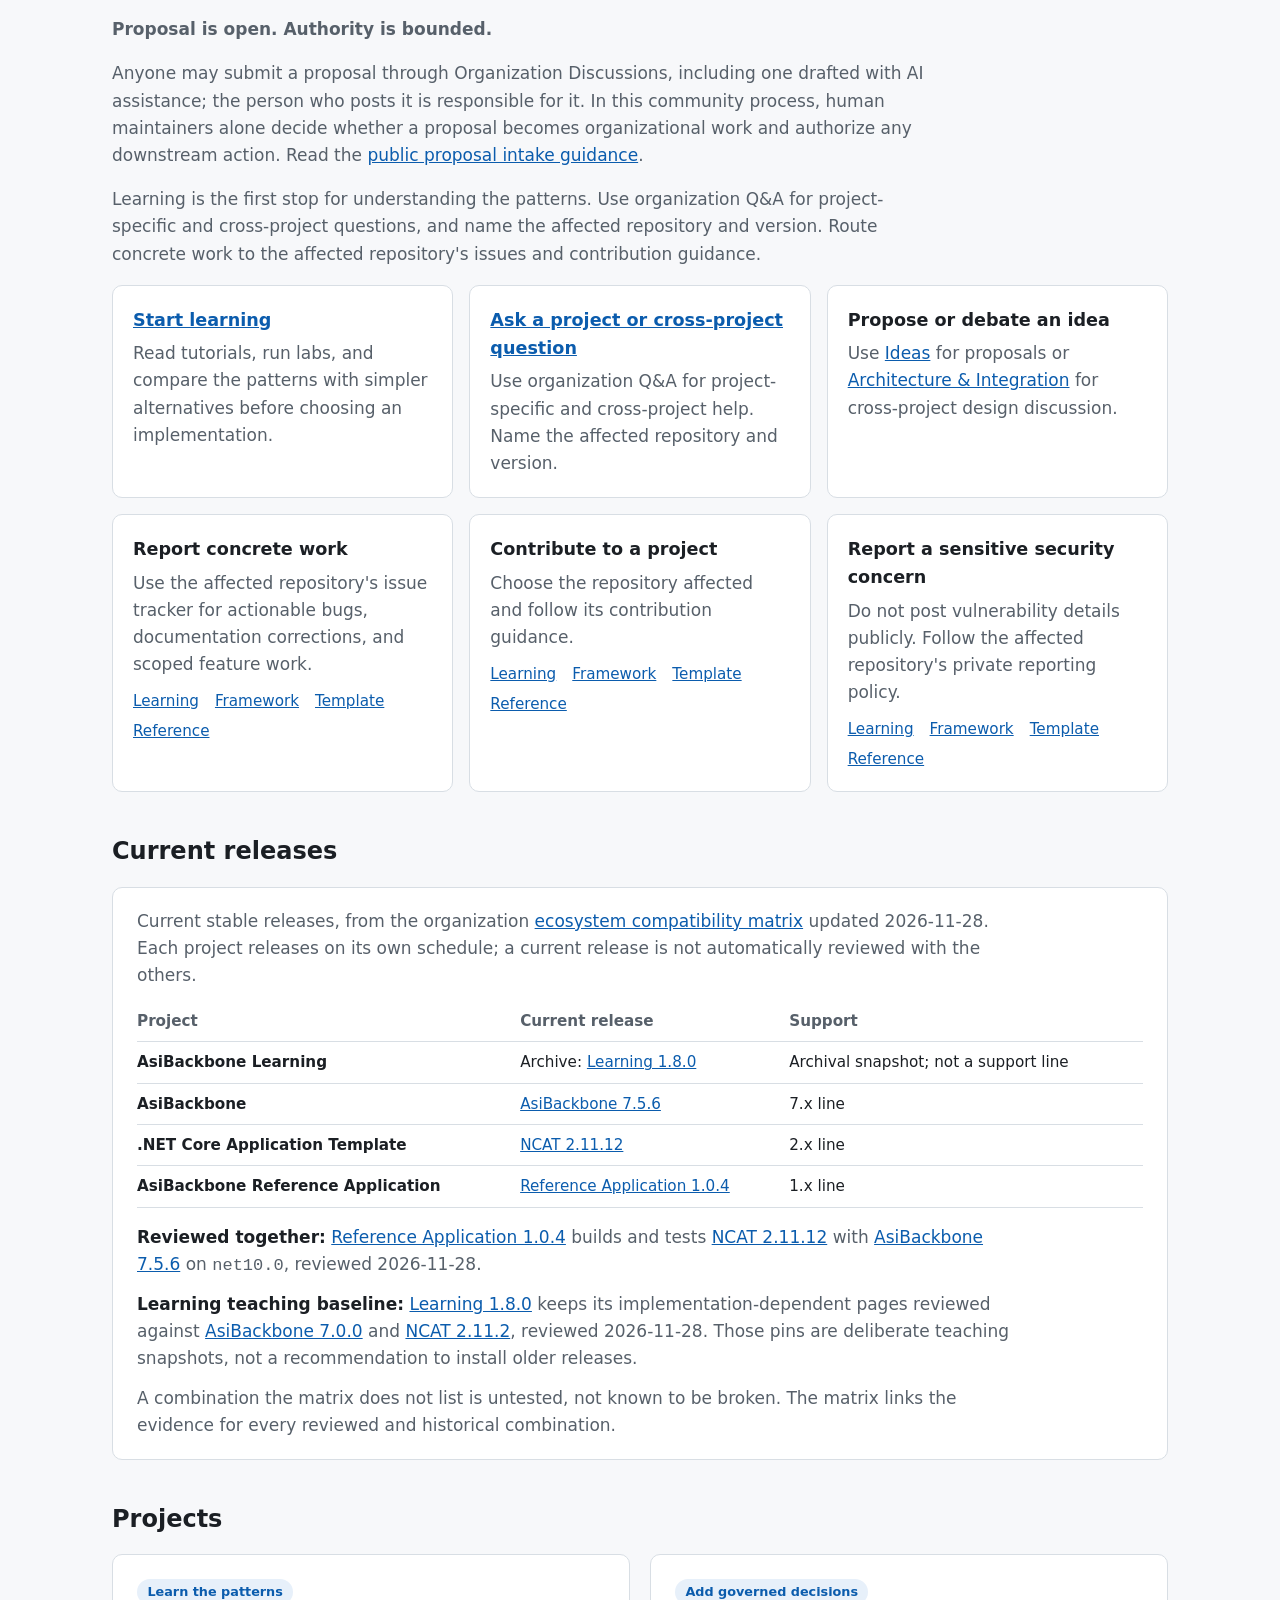
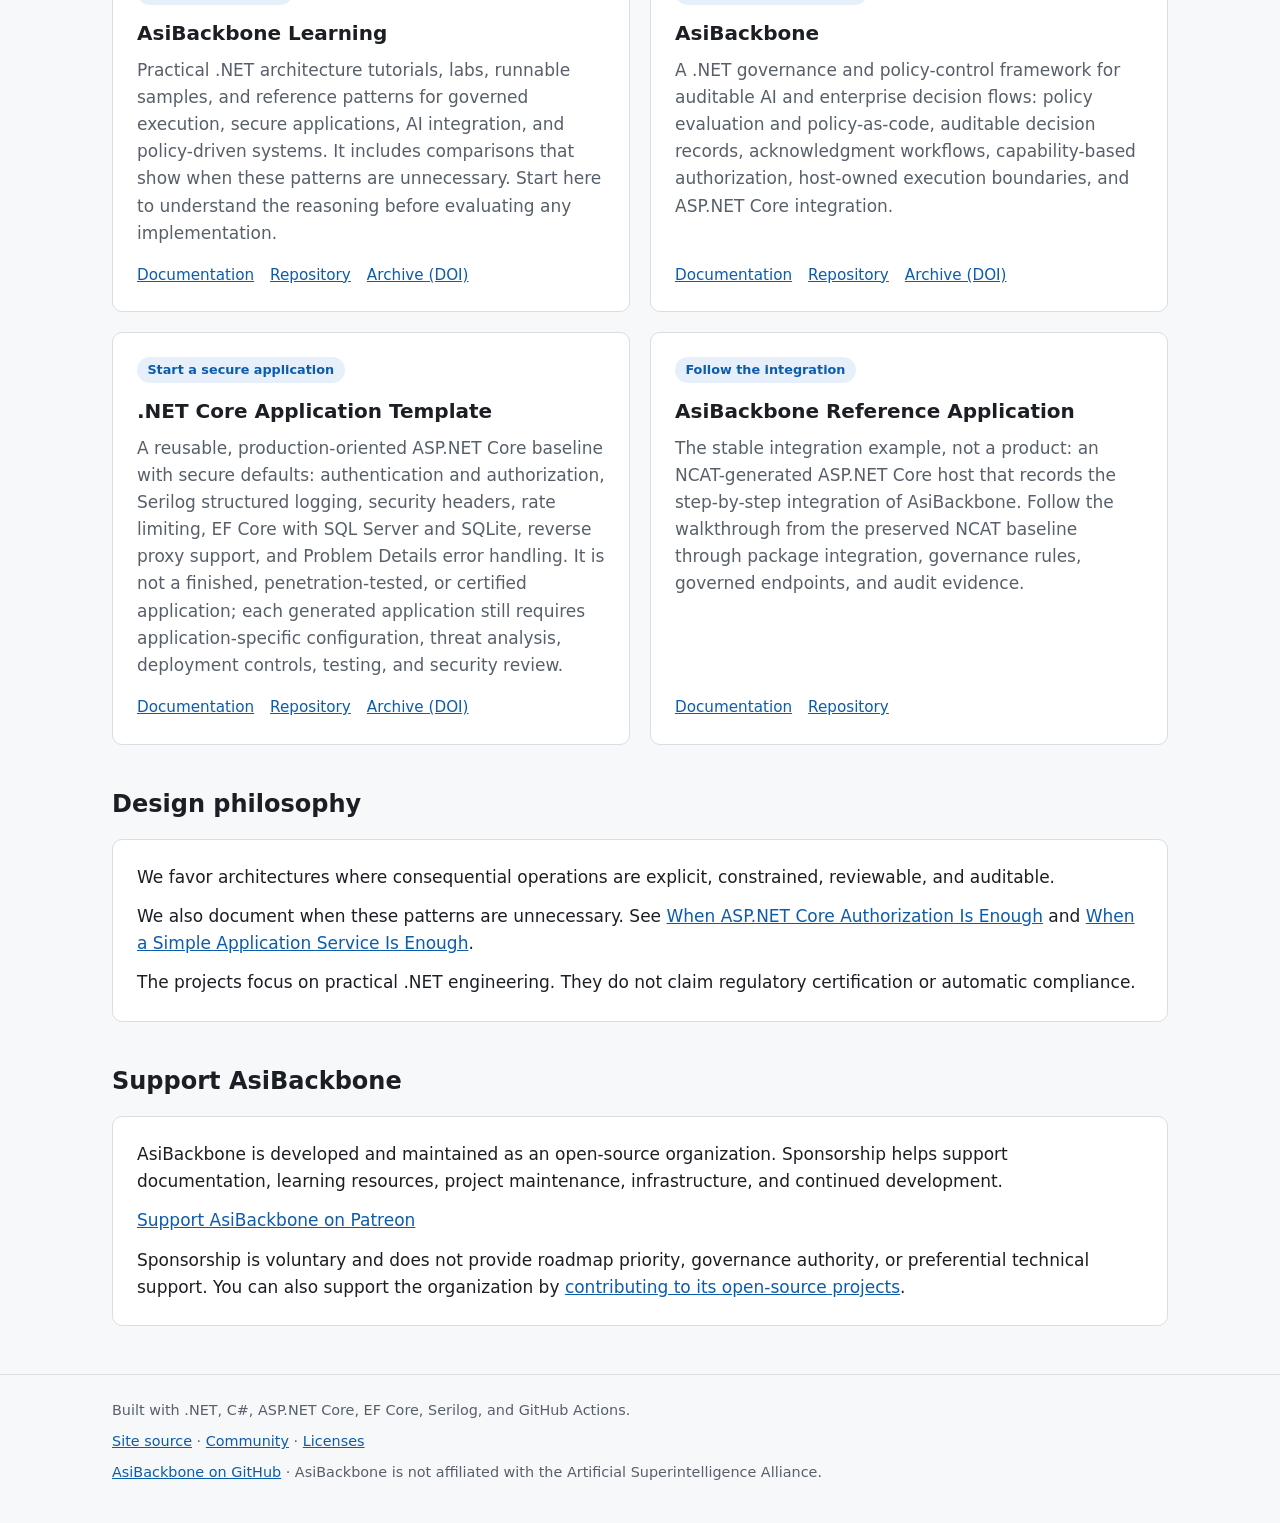
==== commit 01638c82: "docs: update organization release summary" ====
--- a/index.html
+++ b/index.html
@@ -296,22 +296,22 @@
       <h2 id="releases-title">Current releases</h2>
       <div class="releases">
         <!-- BEGIN release-summary: generated from AsiBackbone/.github compatibility/ecosystem-compatibility.json by scripts/Test-ReleaseSummary.ps1 -Update. Do not edit by hand. -->
-        <p>Current stable releases, from the organization <a href="https://github.com/AsiBackbone/.github/blob/main/compatibility/README.md">ecosystem compatibility matrix</a> updated <time datetime="2026-11-21">2026-11-21</time>. Each project releases on its own schedule; a current release is not automatically reviewed with the others.</p>
+        <p>Current stable releases, from the organization <a href="https://github.com/AsiBackbone/.github/blob/main/compatibility/README.md">ecosystem compatibility matrix</a> updated <time datetime="2026-11-28">2026-11-28</time>. Each project releases on its own schedule; a current release is not automatically reviewed with the others.</p>
         <div class="table-scroll">
           <table>
             <thead>
               <tr><th scope="col">Project</th><th scope="col">Current release</th><th scope="col">Support</th></tr>
             </thead>
             <tbody>
-              <tr><th scope="row">AsiBackbone Learning</th><td>Archive: <a href="https://github.com/AsiBackbone/Learning/releases/tag/v1.7.0">Learning 1.7.0</a></td><td>Archival snapshot; not a support line</td></tr>
-              <tr><th scope="row">AsiBackbone</th><td><a href="https://github.com/AsiBackbone/AsiBackbone/releases/tag/v7.5.5">AsiBackbone 7.5.5</a></td><td>7.x line</td></tr>
-              <tr><th scope="row">.NET Core Application Template</th><td><a href="https://github.com/AsiBackbone/NetCoreApplicationTemplate/releases/tag/v2.11.11">NCAT 2.11.11</a></td><td>2.x line</td></tr>
-              <tr><th scope="row">AsiBackbone Reference Application</th><td><a href="https://github.com/AsiBackbone/ReferenceApplication/releases/tag/v1.0.3">Reference Application 1.0.3</a></td><td>1.x line</td></tr>
+              <tr><th scope="row">AsiBackbone Learning</th><td>Archive: <a href="https://github.com/AsiBackbone/Learning/releases/tag/v1.8.0">Learning 1.8.0</a></td><td>Archival snapshot; not a support line</td></tr>
+              <tr><th scope="row">AsiBackbone</th><td><a href="https://github.com/AsiBackbone/AsiBackbone/releases/tag/v7.5.6">AsiBackbone 7.5.6</a></td><td>7.x line</td></tr>
+              <tr><th scope="row">.NET Core Application Template</th><td><a href="https://github.com/AsiBackbone/NetCoreApplicationTemplate/releases/tag/v2.11.12">NCAT 2.11.12</a></td><td>2.x line</td></tr>
+              <tr><th scope="row">AsiBackbone Reference Application</th><td><a href="https://github.com/AsiBackbone/ReferenceApplication/releases/tag/v1.0.4">Reference Application 1.0.4</a></td><td>1.x line</td></tr>
             </tbody>
           </table>
         </div>
-        <p><strong>Reviewed together:</strong> <a href="https://github.com/AsiBackbone/ReferenceApplication/releases/tag/v1.0.3">Reference Application 1.0.3</a> builds and tests <a href="https://github.com/AsiBackbone/NetCoreApplicationTemplate/releases/tag/v2.11.11">NCAT 2.11.11</a> with <a href="https://github.com/AsiBackbone/AsiBackbone/releases/tag/v7.5.5">AsiBackbone 7.5.5</a> on <code>net10.0</code>, reviewed <time datetime="2026-11-21">2026-11-21</time>.</p>
-        <p><strong>Learning teaching baseline:</strong> <a href="https://github.com/AsiBackbone/Learning/releases/tag/v1.7.0">Learning 1.7.0</a> keeps its implementation-dependent pages reviewed against <a href="https://github.com/AsiBackbone/AsiBackbone/releases/tag/v7.0.0">AsiBackbone 7.0.0</a> and <a href="https://github.com/AsiBackbone/NetCoreApplicationTemplate/releases/tag/v2.11.2">NCAT 2.11.2</a>, reviewed <time datetime="2026-11-21">2026-11-21</time>. Those pins are deliberate teaching snapshots, not a recommendation to install older releases.</p>
+        <p><strong>Reviewed together:</strong> <a href="https://github.com/AsiBackbone/ReferenceApplication/releases/tag/v1.0.4">Reference Application 1.0.4</a> builds and tests <a href="https://github.com/AsiBackbone/NetCoreApplicationTemplate/releases/tag/v2.11.12">NCAT 2.11.12</a> with <a href="https://github.com/AsiBackbone/AsiBackbone/releases/tag/v7.5.6">AsiBackbone 7.5.6</a> on <code>net10.0</code>, reviewed <time datetime="2026-11-28">2026-11-28</time>.</p>
+        <p><strong>Learning teaching baseline:</strong> <a href="https://github.com/AsiBackbone/Learning/releases/tag/v1.8.0">Learning 1.8.0</a> keeps its implementation-dependent pages reviewed against <a href="https://github.com/AsiBackbone/AsiBackbone/releases/tag/v7.0.0">AsiBackbone 7.0.0</a> and <a href="https://github.com/AsiBackbone/NetCoreApplicationTemplate/releases/tag/v2.11.2">NCAT 2.11.2</a>, reviewed <time datetime="2026-11-28">2026-11-28</time>. Those pins are deliberate teaching snapshots, not a recommendation to install older releases.</p>
         <p>A combination the matrix does not list is untested, not known to be broken. The matrix links the evidence for every reviewed and historical combination.</p>
         <!-- END release-summary -->
       </div>
